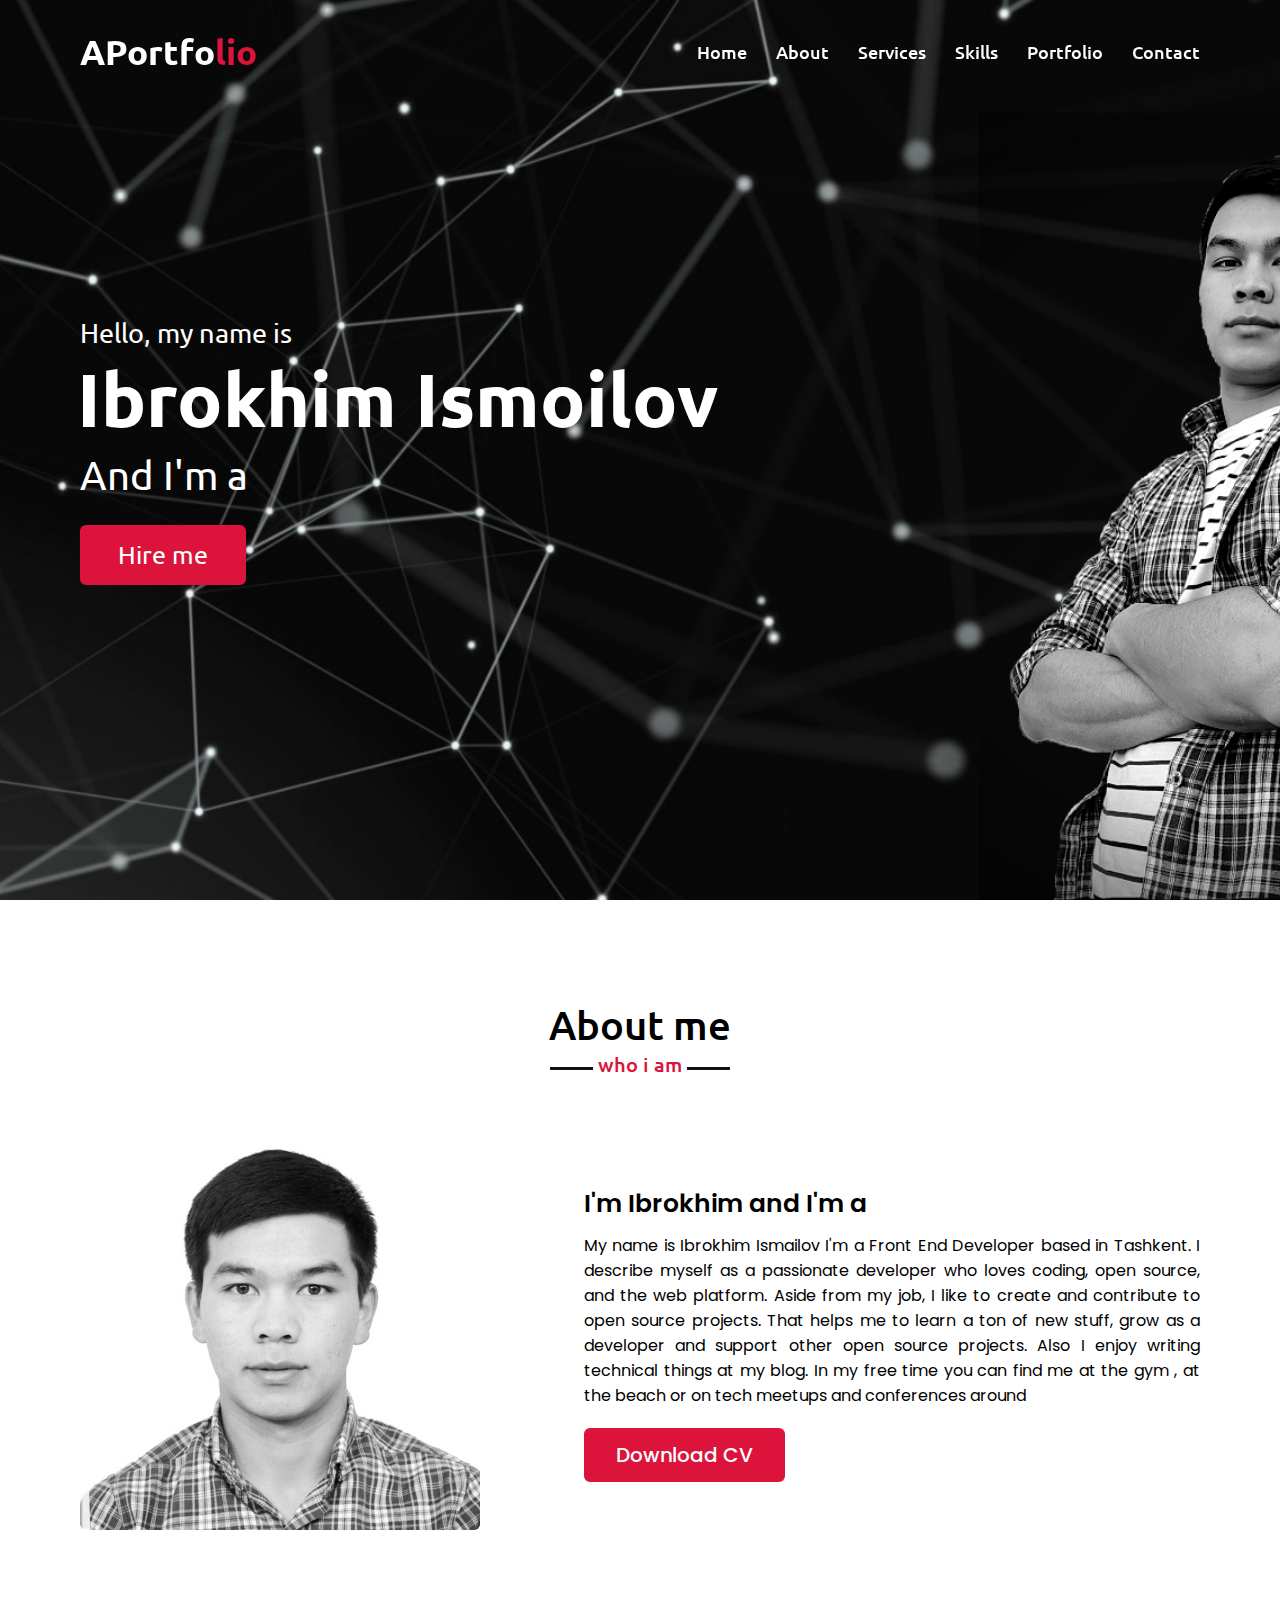
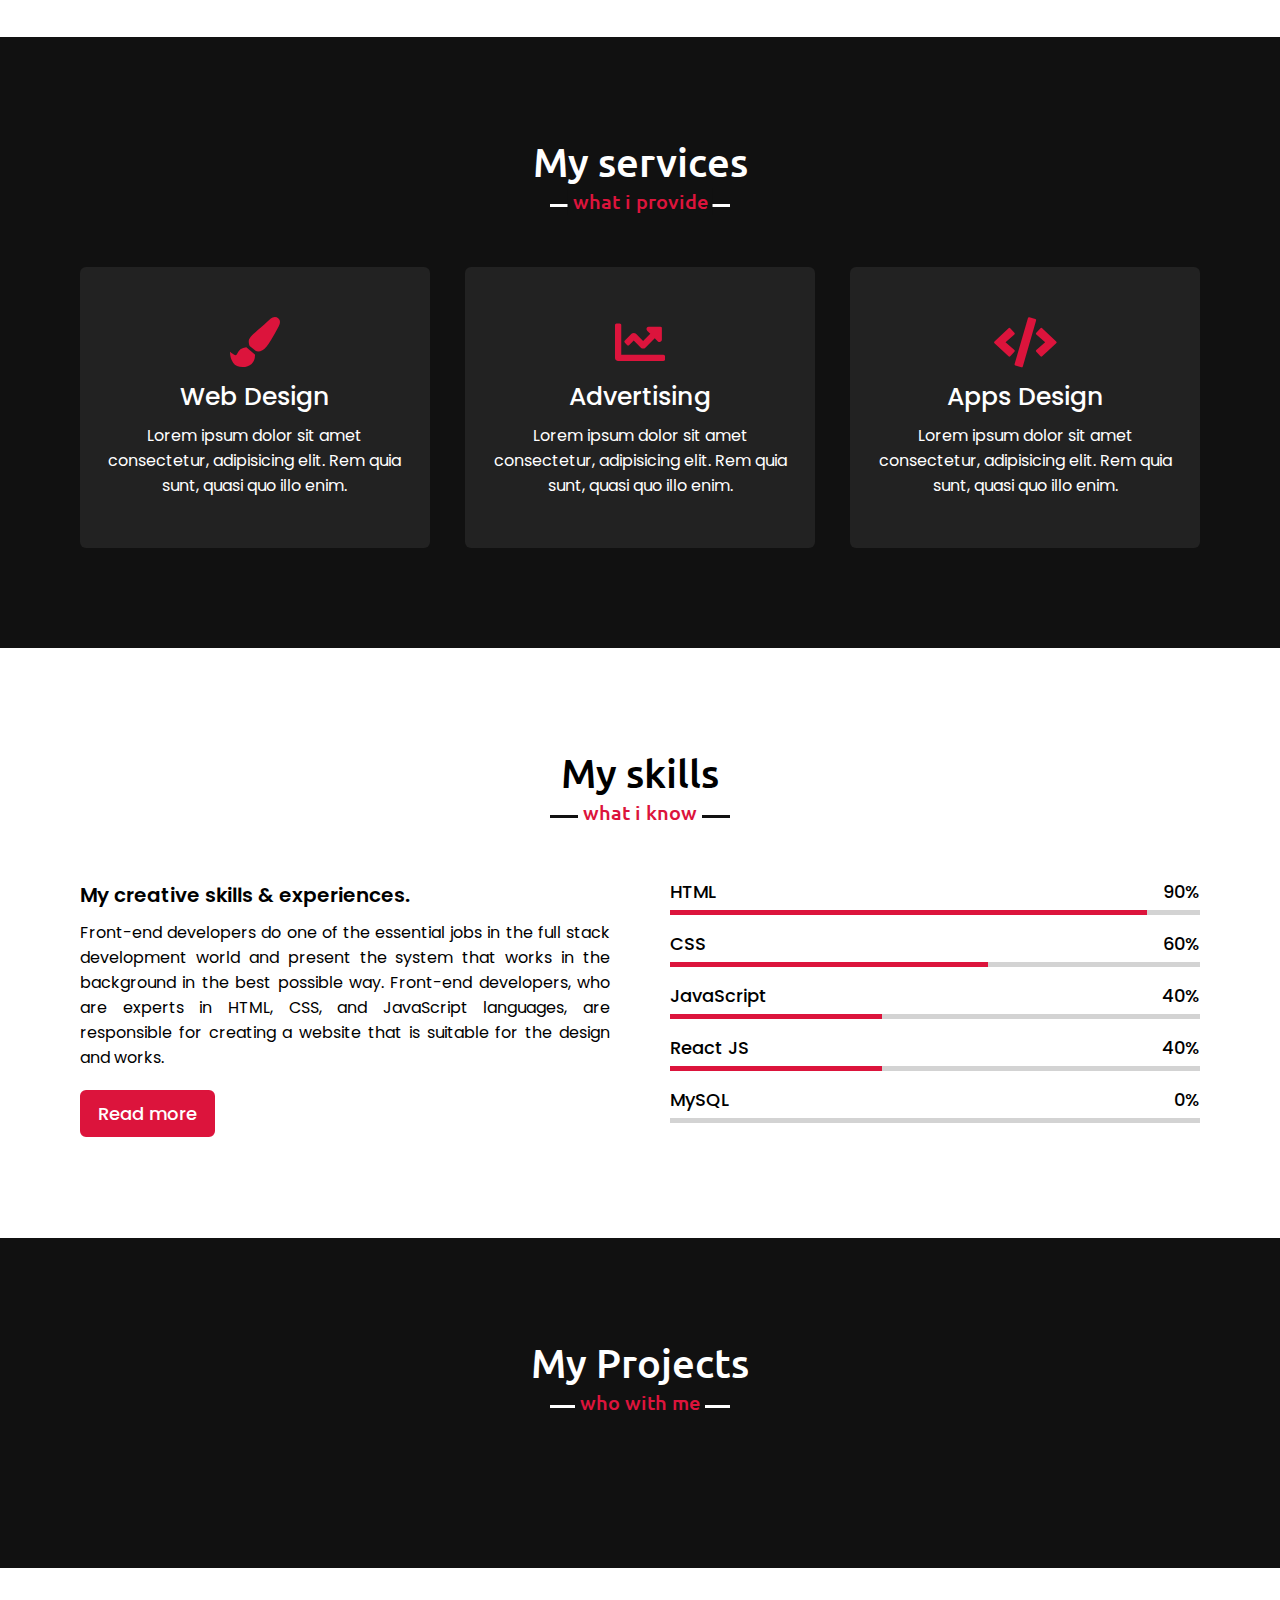
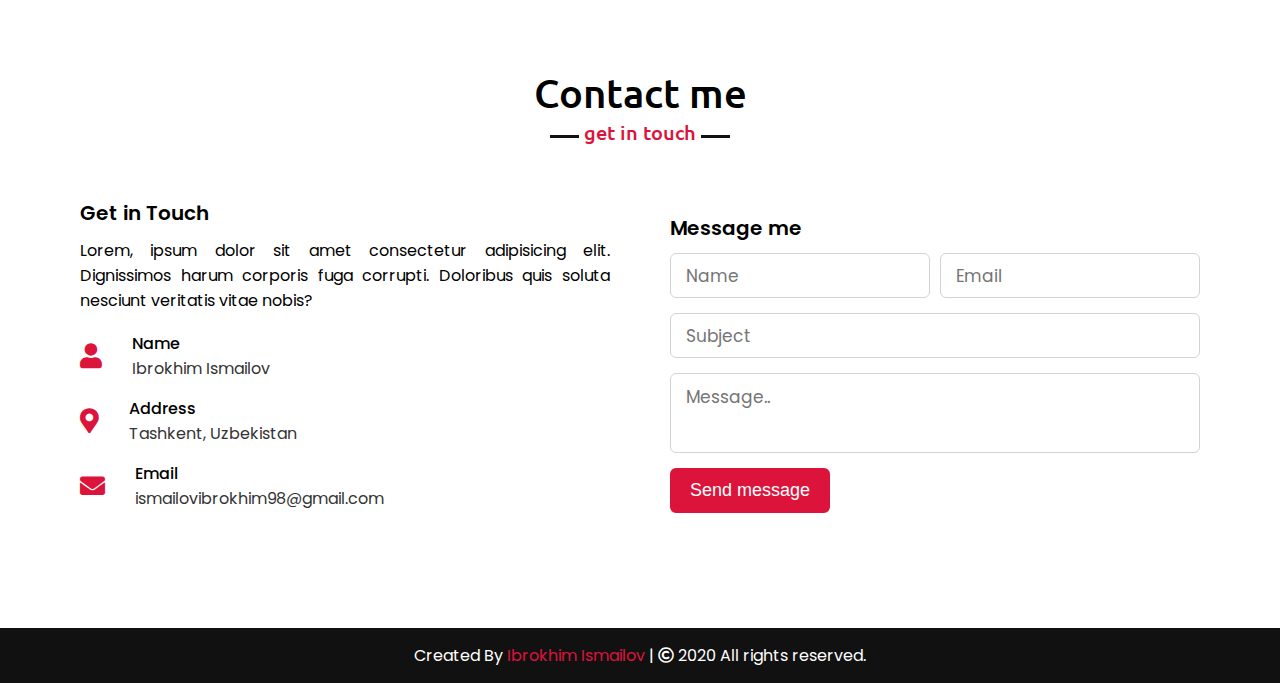
==== index.html @ 9fd614b5 "niadur" ====
<!DOCTYPE html>
<!-- Created By CodingNepal -->
<html lang="en">
<head>
    <meta charset="UTF-8">
    <meta name="viewport" content="width=device-width, initial-scale=1.0">
    <title>Personal Portfolio Website</title>
    <link rel="stylesheet" href="style.css">
    <link rel="stylesheet" href="https://cdnjs.cloudflare.com/ajax/libs/font-awesome/5.15.3/css/all.min.css"/>
    <script src="https://code.jquery.com/jquery-3.5.1.min.js"></script>
    <script src="https://cdnjs.cloudflare.com/ajax/libs/typed.js/2.0.11/typed.min.js"></script>
    <script src="https://cdnjs.cloudflare.com/ajax/libs/waypoints/4.0.1/jquery.waypoints.min.js"></script>
    <script src="https://cdnjs.cloudflare.com/ajax/libs/OwlCarousel2/2.3.4/owl.carousel.min.js"></script>
    <link rel="stylesheet" href="https://cdnjs.cloudflare.com/ajax/libs/OwlCarousel2/2.3.4/assets/owl.carousel.min.css"/>

</head>
<body>
    <div class="scroll-up-btn">
        <i class="fas fa-angle-up"></i>
    </div>
    <nav class="navbar">
        <div class="max-width">
            <div class="logo"><a href="#">APortfo<span>lio</span></a></div>
            <ul class="menu">
                <li><a href="#home" class="menu-btn">Home</a></li>
                <li><a href="#about" class="menu-btn">About</a></li>
                <li><a href="#services" class="menu-btn">Services</a></li>
                <li><a href="#skills" class="menu-btn">Skills</a></li>
                <li><a href="#teams" class="menu-btn">Portfolio</a></li>
                <li><a href="#contact" class="menu-btn">Contact</a></li>
            </ul>
            <div class="menu-btn">
                <i class="fas fa-bars"></i>
            </div>
        </div>
    </nav>

    <!-- home section start -->
    <section class="home" id="home">
        <div class="max-width">
            <div class="home-content">
                <div class="text-1">Hello, my name is</div>
                <div class="text-2">Ibrokhim Ismoilov</div>
                <div class="text-3">And I'm a <span class="typing"></span></div>
                <a href="./hireme/hire.html">Hire me</a>
            </div>
        </div>
    </section>

    <!-- about section start -->
    <section class="about" id="about">
        <div class="max-width">
            <h2 class="title">About me</h2>
            <div class="about-content">
                <div class="column left">
                    <img src="./images/profile-1.jpg" alt="">
                </div>
                <div class="column right">
                    <div class="text">I'm Ibrokhim and I'm a <span class="typing-2"></span></div>
                    <p>My name is Ibrokhim Ismailov I'm a Front End Developer based in Tashkent. I describe myself as a passionate developer who loves coding, open source, and the web platform. Aside from my job, I like to create and contribute to open source projects. That helps me to learn a ton of new stuff, grow as a developer and support other open source projects. Also I enjoy writing technical things at my blog. In my free time you can find me  at the gym , at the beach or on tech meetups and conferences around</p>
                    <a href="#">Download CV</a>
                </div>
            </div>
        </div>
    </section>

    <!-- services section start -->
    <section class="services" id="services">
        <div class="max-width">
            <h2 class="title">My services</h2>
            <div class="serv-content">
                <div class="card">
                    <div class="box">
                        <i class="fas fa-paint-brush"></i>
                        <div class="text">Web Design</div>
                        <p>Lorem ipsum dolor sit amet consectetur, adipisicing elit. Rem quia sunt, quasi quo illo enim.</p>
                    </div>
                </div>
                <div class="card">
                    <div class="box">
                        <i class="fas fa-chart-line"></i>
                        <div class="text">Advertising</div>
                        <p>Lorem ipsum dolor sit amet consectetur, adipisicing elit. Rem quia sunt, quasi quo illo enim.</p>
                    </div>
                </div>
                <div class="card">
                    <div class="box">
                        <i class="fas fa-code"></i>
                        <div class="text">Apps Design</div>
                        <p>Lorem ipsum dolor sit amet consectetur, adipisicing elit. Rem quia sunt, quasi quo illo enim.</p>
                    </div>
                </div>
               </div>
            </div>
        </div>
    </section>

    <!-- skills section start -->
    <section class="skills" id="skills">
        <div class="max-width">
            <h2 class="title">My skills</h2>
            <div class="skills-content">
                <div class="column left">
                    <div class="text">My creative skills & experiences.</div>
                    <p>Front-end developers do one of the essential jobs in the full stack development world and present the system that works in the background in the best possible way. Front-end developers, who are experts in HTML, CSS, and JavaScript languages, are responsible for creating a website that is suitable for the design and works.</p>
                    <a href="#">Read more</a>
                </div>
                <div class="column right">
                    <div class="bars">
                        <div class="info">
                            <span>HTML</span>
                            <span>90%</span>
                        </div>
                        <div class="line html"></div>
                    </div>
                    <div class="bars">
                        <div class="info">
                            <span>CSS</span>
                            <span>60%</span>
                        </div>
                        <div class="line css"></div>
                    </div>
                    <div class="bars">
                        <div class="info">
                            <span>JavaScript</span>
                            <span>40%</span>
                        </div>
                        <div class="line js"></div>
                    </div>
                    <div class="bars">
                        <div class="info">
                            <span>React JS</span>
                            <span>40%</span>
                        </div>
                        <div class="line php"></div>
                    </div>
                    <div class="bars">
                        <div class="info">
                            <span>MySQL</span>
                            <span>0%</span>
                        </div>
                        <div class="line mysql"></div>
                    </div>
                </div>
            </div>
        </div>
    </section>

    <!-- teams section start -->
    <section class="teams" id="teams">
        <div class="max-width">
            <h2 class="title">My Projects</h2>
            <div class="carousel owl-carousel">
                <div class="card">
                    <div class="box">
                        <img src="images/profile-1.jpeg" alt="">
                        <div class="text">Lorem</div>
                        <p>Lorem ipsum dolor sit amet consectetur adipisicing elit.</p>
                    </div>
                </div>
                <div class="card">
                    <div class="box">
                        <img src="images/profile-2.jpeg" alt="">
                        <div class="text">Lorem</div>
                        <p>Lorem ipsum dolor sit amet consectetur adipisicing elit.</p>
                    </div>
                </div>
                <div class="card">
                    <div class="box">
                        <img src="images/profile-3.jpeg" alt="">
                        <div class="text">Lorem</div>
                        <p>Lorem ipsum dolor sit amet consectetur adipisicing elit.</p>
                    </div>
                </div>
                <div class="card">
                    <div class="box">
                        <img src="images/profile-4.jpeg" alt="">
                        <div class="text">Lorem</div>
                        <p>Lorem ipsum asdfdolor sit amet consectetur adipisicing elit.</p>
                    </div>
                </div>     
                <div class="card">
                    <div class="box">
                        <img src="images/profile-5.jpeg" alt="">
                        <div class="text">Lorem</div>
                        <p>Lorem ipsum dolor sit amet consectetur adipisicing elit.</p>
                    </div>
                </div>
            </div>
        </div>
    </section>

    <!-- contact section start -->
    <section class="contact" id="contact">
        <div class="max-width">
            <h2 class="title">Contact me</h2>
            <div class="contact-content">
                <div class="column left">
                    <div class="text">Get in Touch</div>
                    <p>Lorem, ipsum dolor sit amet consectetur adipisicing elit. Dignissimos harum corporis fuga corrupti. Doloribus quis soluta nesciunt veritatis vitae nobis?</p>
                    <div class="icons">
                        <div class="row">
                            <i class="fas fa-user"></i>
                            <div class="info">
                                <div class="head">Name</div>
                                <div class="sub-title">Ibrokhim Ismailov</div>
                            </div>
                        </div>
                        <div class="row">
                            <i class="fas fa-map-marker-alt"></i>
                            <div class="info">
                                <div class="head">Address</div>
                                <div class="sub-title">Tashkent, Uzbekistan</div>
                            </div>
                        </div>
                        <div class="row">
                            <i class="fas fa-envelope"></i>
                            <div class="info">
                                <div class="head">Email</div>
                                <div class="sub-title">ismailovibrokhim98@gmail.com</div>
                            </div>
                        </div>
                    </div>
                </div>
                <div class="column right">
                    <div class="text">Message me</div>
                    <form action="#">
                        <div class="fields">
                            <div class="field name">
                                <input type="text" placeholder="Name" required>
                            </div>
                            <div class="field email">
                                <input type="email" placeholder="Email" required>
                            </div>
                        </div>
                        <div class="field">
                            <input type="text" placeholder="Subject" required>
                        </div>
                        <div class="field textarea">
                            <textarea cols="30" rows="10" placeholder="Message.." required></textarea>
                        </div>
                        <div class="button-area">
                            <button type="submit">Send message</button>
                        </div>
                    </form>
                </div>
            </div>
        </div>
    </section>

    <!-- footer section start -->
    <footer>
        <span>Created By <a href="https://www.ismailovibrokhim98@gmail.com">Ibrokhim Ismailov</a> | <span class="far fa-copyright"></span> 2020 All rights reserved.</span>
    </footer>

    <script src="script.js"></script>
</body>
</html>
---- style.css ----
/*  import google fonts */
@import url('https://fonts.googleapis.com/css2?family=Poppins:wght@400;500;600;700&family=Ubuntu:wght@400;500;700&display=swap');

*{
    margin: 0;
    padding: 0;
    box-sizing: border-box;
    text-decoration: none;
}
html{
    scroll-behavior: smooth;
}

/* custom scroll bar */
::-webkit-scrollbar {
    width: 10px;
}
::-webkit-scrollbar-track {
    background: #f1f1f1;
}
::-webkit-scrollbar-thumb {
    background: #888;
}

::-webkit-scrollbar-thumb:hover {
    background: #555;
}

/* all similar content styling codes */
section{
    padding: 100px 0;
}
.max-width{
    max-width: 1300px;
    padding: 0 80px;
    margin: auto;
}
.about, .services, .skills, .teams, .contact, footer{
    font-family: 'Poppins', sans-serif;
}
.about .about-content,
.services .serv-content,
.skills .skills-content,
.contact .contact-content{
    display: flex;
    flex-wrap: wrap;
    align-items: center;
    justify-content: space-between;
}
section .title{
    position: relative;
    text-align: center;
    font-size: 40px;
    font-weight: 500;
    margin-bottom: 60px;
    padding-bottom: 20px;
    font-family: 'Ubuntu', sans-serif;
}
section .title::before{
    content: "";
    position: absolute;
    bottom: 0px;
    left: 50%;
    width: 180px;
    height: 3px;
    background: #111;
    transform: translateX(-50%);
}
section .title::after{
    position: absolute;
    bottom: -8px;
    left: 50%;
    font-size: 20px;
    color: crimson;
    padding: 0 5px;
    background: #fff;
    transform: translateX(-50%);
}

/* navbar styling */
.navbar{
    position: fixed;
    width: 100%;
    z-index: 999;
    padding: 30px 0;
    font-family: 'Ubuntu', sans-serif;
    transition: all 0.3s ease;
}
.navbar.sticky{
    padding: 15px 0;
    background: crimson;
}
.navbar .max-width{
    display: flex;
    align-items: center;
    justify-content: space-between;
}
.navbar .logo a{
    color: #fff;
    font-size: 35px;
    font-weight: 600;
}
.navbar .logo a span{
    color: crimson;
    transition: all 0.3s ease;
}
.navbar.sticky .logo a span{
    color: #fff;
}
.navbar .menu li{
    list-style: none;
    display: inline-block;
}
.navbar .menu li a{
    display: block;
    color: #fff;
    font-size: 18px;
    font-weight: 500;
    margin-left: 25px;
    transition: color 0.3s ease;
}
.navbar .menu li a:hover{
    color: crimson;
}
.navbar.sticky .menu li a:hover{
    color: #fff;
}

/* menu btn styling */
.menu-btn{
    color: #fff;
    font-size: 23px;
    cursor: pointer;
    display: none;
}
.scroll-up-btn{
    position: fixed;
    height: 45px;
    width: 42px;
    background: crimson;
    right: 30px;
    bottom: 10px;
    text-align: center;
    line-height: 45px;
    color: #fff;
    z-index: 9999;
    font-size: 30px;
    border-radius: 6px;
    border-bottom-width: 2px;
    cursor: pointer;
    opacity: 0;
    pointer-events: none;
    transition: all 0.3s ease;
}
.scroll-up-btn.show{
    bottom: 30px;
    opacity: 1;
    pointer-events: auto;
}
.scroll-up-btn:hover{
    filter: brightness(90%);
}


/* home section styling */
.home{
    display: flex;
    background: url("./images/banner.png") no-repeat center;
    height: 100vh;
    color: #fff;
    min-height: 500px;
    background-size: cover;
    background-attachment: fixed;
    font-family: 'Ubuntu', sans-serif;
}
.home .max-width{
  width: 100%;
  display: flex;
}
.home .max-width .row{
  margin-right: 0;
}
.home .home-content .text-1{
    font-size: 27px;
}
.home .home-content .text-2{
    font-size: 75px;
    font-weight: 600;
    margin-left: -3px;
}
.home .home-content .text-3{
    font-size: 40px;
    margin: 5px 0;
}
.home .home-content .text-3 span{
    color: crimson;
    font-weight: 500;
}
.home .home-content a{
    display: inline-block;
    background: crimson;
    color: #fff;
    font-size: 25px;
    padding: 12px 36px;
    margin-top: 20px;
    font-weight: 400;
    border-radius: 6px;
    border: 2px solid crimson;
    transition: all 0.3s ease;
}
.home .home-content a:hover{
    color: crimson;
    background: none;
}

/* about section styling */
.about .title::after{
    content: "who i am";
}
.about .about-content .left{
    width: 45%;
}
.about .about-content .left img{
    height: 400px;
    width: 400px;
    object-fit: cover;
    border-radius: 6px;
}
.about .about-content .right{
    width: 55%;
}
.about .about-content .right .text{
    font-size: 25px;
    font-weight: 600;
    margin-bottom: 10px;
}
.about .about-content .right .text span{
    color: crimson;
}
.about .about-content .right p{
    text-align: justify;
}
.about .about-content .right a{
    display: inline-block;
    background: crimson;
    color: #fff;
    font-size: 20px;
    font-weight: 500;
    padding: 10px 30px;
    margin-top: 20px;
    border-radius: 6px;
    border: 2px solid crimson;
    transition: all 0.3s ease;
}
.about .about-content .right a:hover{
    color: crimson;
    background: none;
}

/* services section styling */
.services, .teams{
    color:#fff;
    background: #111;
}
.services .title::before,
.teams .title::before{
    background: #fff;
}
.services .title::after,
.teams .title::after{
    background: #111;
    content: "what i provide";
}
.services .serv-content .card{
    width: calc(33% - 20px);
    background: #222;
    text-align: center;
    border-radius: 6px;
    padding: 50px 25px;
    cursor: pointer;
    transition: all 0.3s ease;
}
.services .serv-content .card:hover{
    background: crimson;
}
.services .serv-content .card .box{
    transition: all 0.3s ease;
}
.services .serv-content .card:hover .box{
    transform: scale(1.05);
}
.services .serv-content .card i{
    font-size: 50px;
    color: crimson;
    transition: color 0.3s ease;
}
.services .serv-content .card:hover i{
    color: #fff;
}
.services .serv-content .card .text{
    font-size: 25px;
    font-weight: 500;
    margin: 10px 0 7px 0;
}

/* skills section styling */

.skills .title::after{
    content: "what i know";
}
.skills .skills-content .column{
    width: calc(50% - 30px);
}
.skills .skills-content .left .text{
    font-size: 20px;
    font-weight: 600;
    margin-bottom: 10px;
}
.skills .skills-content .left p{
    text-align: justify;
}
.skills .skills-content .left a{
    display: inline-block;
    background: crimson;
    color: #fff;
    font-size: 18px;
    font-weight: 500;
    padding: 8px 16px;
    margin-top: 20px;
    border-radius: 6px;
    border: 2px solid crimson;
    transition: all 0.3s ease;
}
.skills .skills-content .left a:hover{
    color: crimson;
    background: none;
}
.skills .skills-content .right .bars{
    margin-bottom: 15px;
}
.skills .skills-content .right .info{
    display: flex;
    margin-bottom: 5px;
    align-items: center;
    justify-content: space-between;
}
.skills .skills-content .right span{
    font-weight: 500;
    font-size: 18px;
}
.skills .skills-content .right .line{
    height: 5px;
    width: 100%;
    background: lightgrey;
    position: relative;
}
.skills .skills-content .right .line::before{
    content: "";
    position: absolute;
    height: 100%;
    left: 0;
    top: 0;
    background: crimson;
}
.skills-content .right .html::before{
    width: 90%;
}
.skills-content .right .css::before{
    width: 60%;
}
.skills-content .right .js::before{
    width: 40%;
}
.skills-content .right .php::before{
    width: 40%;
}
.skills-content .right .mysql::before{
    width: 0%;
}

/* teams section styling */
.teams .title::after{
    content: "who with me";
}
.teams .carousel .card{
    background: #222;
    border-radius: 6px;
    padding: 25px 35px;
    text-align: center;
    overflow: hidden;
    transition: all 0.3s ease;
}
.teams .carousel .card:hover{
    background: crimson;
}
.teams .carousel .card .box{
    display: flex;
    flex-direction: column;
    align-items: center;
    justify-content: center;
    transition: all 0.3s ease;
}
.teams .carousel .card:hover .box{
    transform: scale(1.05);
}
.teams .carousel .card .text{
    font-size: 25px;
    font-weight: 500;
    margin: 10px 0 7px 0;
}
.teams .carousel .card img{
    height: 150px;
    width: 150px;
    object-fit: cover;
    border-radius: 50%;
    border: 5px solid crimson;
    transition: all 0.3s ease;
}
.teams .carousel .card:hover img{
    border-color: #fff;
}
.owl-dots{
    text-align: center;
    margin-top: 20px;
}
.owl-dot{
    height: 13px;
    width: 13px;
    margin: 0 5px;
    outline: none!important;
    border-radius: 50%;
    border: 2px solid crimson!important;
    transition: all 0.3s ease;
}
.owl-dot.active{
    width: 35px;
    border-radius: 14px;
}
.owl-dot.active,
.owl-dot:hover{
    background: crimson!important;
}

/* contact section styling */
.contact .title::after{
    content: "get in touch";
}
.contact .contact-content .column{
    width: calc(50% - 30px);
}
.contact .contact-content .text{
    font-size: 20px;
    font-weight: 600;
    margin-bottom: 10px;
}
.contact .contact-content .left p{
    text-align: justify;
}
.contact .contact-content .left .icons{
    margin: 10px 0;
}
.contact .contact-content .row{
    display: flex;
    height: 65px;
    align-items: center;
}
.contact .contact-content .row .info{
    margin-left: 30px;
}
.contact .contact-content .row i{
    font-size: 25px;
    color: crimson;
}
.contact .contact-content .info .head{
    font-weight: 500;
}
.contact .contact-content .info .sub-title{
    color: #333;
}
.contact .right form .fields{
    display: flex;
}
.contact .right form .field,
.contact .right form .fields .field{
    height: 45px;
    width: 100%;
    margin-bottom: 15px;
}
.contact .right form .textarea{
    height: 80px;
    width: 100%;
}
.contact .right form .name{
    margin-right: 10px;
}
.contact .right form .field input,
.contact .right form .textarea textarea{
    height: 100%;
    width: 100%;
    border: 1px solid lightgrey;
    border-radius: 6px;
    outline: none;
    padding: 0 15px;
    font-size: 17px;
    font-family: 'Poppins', sans-serif;
    transition: all 0.3s ease;
}
.contact .right form .field input:focus,
.contact .right form .textarea textarea:focus{
    border-color: #b3b3b3;
}
.contact .right form .textarea textarea{
  padding-top: 10px;
  resize: none;
}
.contact .right form .button-area{
  display: flex;
  align-items: center;
}
.right form .button-area button{
  color: #fff;
  display: block;
  width: 160px!important;
  height: 45px;
  outline: none;
  font-size: 18px;
  font-weight: 500;
  border-radius: 6px;
  cursor: pointer;
  flex-wrap: nowrap;
  background: crimson;
  border: 2px solid crimson;
  transition: all 0.3s ease;
}
.right form .button-area button:hover{
  color: crimson;
  background: none;
}
/* footer section styling */
footer{
    background: #111;
    padding: 15px 23px;
    color: #fff;
    text-align: center;
}
footer span a{
    color: crimson;
    text-decoration: none;
}
footer span a:hover{
    text-decoration: underline;
}


/* responsive media query start */
@media (max-width: 1104px) {
    .about .about-content .left img{
        height: 350px;
        width: 350px;
    }
}

@media (max-width: 991px) {
    .max-width{
        padding: 0 50px;
    }
}
@media (max-width: 947px){
    .menu-btn{
        display: block;
        z-index: 999;
    }
    .menu-btn i.active:before{
        content: "\f00d";
    }
    .navbar .menu{
        position: fixed;
        height: 100vh;
        width: 100%;
        left: -100%;
        top: 0;
        background: #111;
        text-align: center;
        padding-top: 80px;
        transition: all 0.3s ease;
    }
    .navbar .menu.active{
        left: 0;
    }
    .navbar .menu li{
        display: block;
    }
    .navbar .menu li a{
        display: inline-block;
        margin: 20px 0;
        font-size: 25px;
    }
    .home .home-content .text-2{
        font-size: 70px;
    }
    .home .home-content .text-3{
        font-size: 35px;
    }
    .home .home-content a{
        font-size: 23px;
        padding: 10px 30px;
    }
    .max-width{
        max-width: 930px;
    }
    .about .about-content .column{
        width: 100%;
    }
    .about .about-content .left{
        display: flex;
        justify-content: center;
        margin: 0 auto 60px;
    }
    .about .about-content .right{
        flex: 100%;
    }
    .services .serv-content .card{
        width: calc(50% - 10px);
        margin-bottom: 20px;
    }
    .skills .skills-content .column,
    .contact .contact-content .column{
        width: 100%;
        margin-bottom: 35px;
    }
}

@media (max-width: 690px) {
    .max-width{
        padding: 0 23px;
    }
    .home .home-content .text-2{
        font-size: 60px;
    }
    .home .home-content .text-3{
        font-size: 32px;
    }
    .home .home-content a{
        font-size: 20px;
    }
    .services .serv-content .card{
        width: 100%;
    }
}

@media (max-width: 500px) {
    .home .home-content .text-2{
        font-size: 50px;
    }
    .home .home-content .text-3{
        font-size: 27px;
    }
    .about .about-content .right .text,
    .skills .skills-content .left .text{
        font-size: 19px;
    }
    .contact .right form .fields{
        flex-direction: column;
    }
    .contact .right form .name,
    .contact .right form .email{
        margin: 0;
    }
    .right form .error-box{
       width: 150px;
    }
    .scroll-up-btn{
        right: 15px;
        bottom: 15px;
        height: 38px;
        width: 35px;
        font-size: 23px;
        line-height: 38px;
    }
}
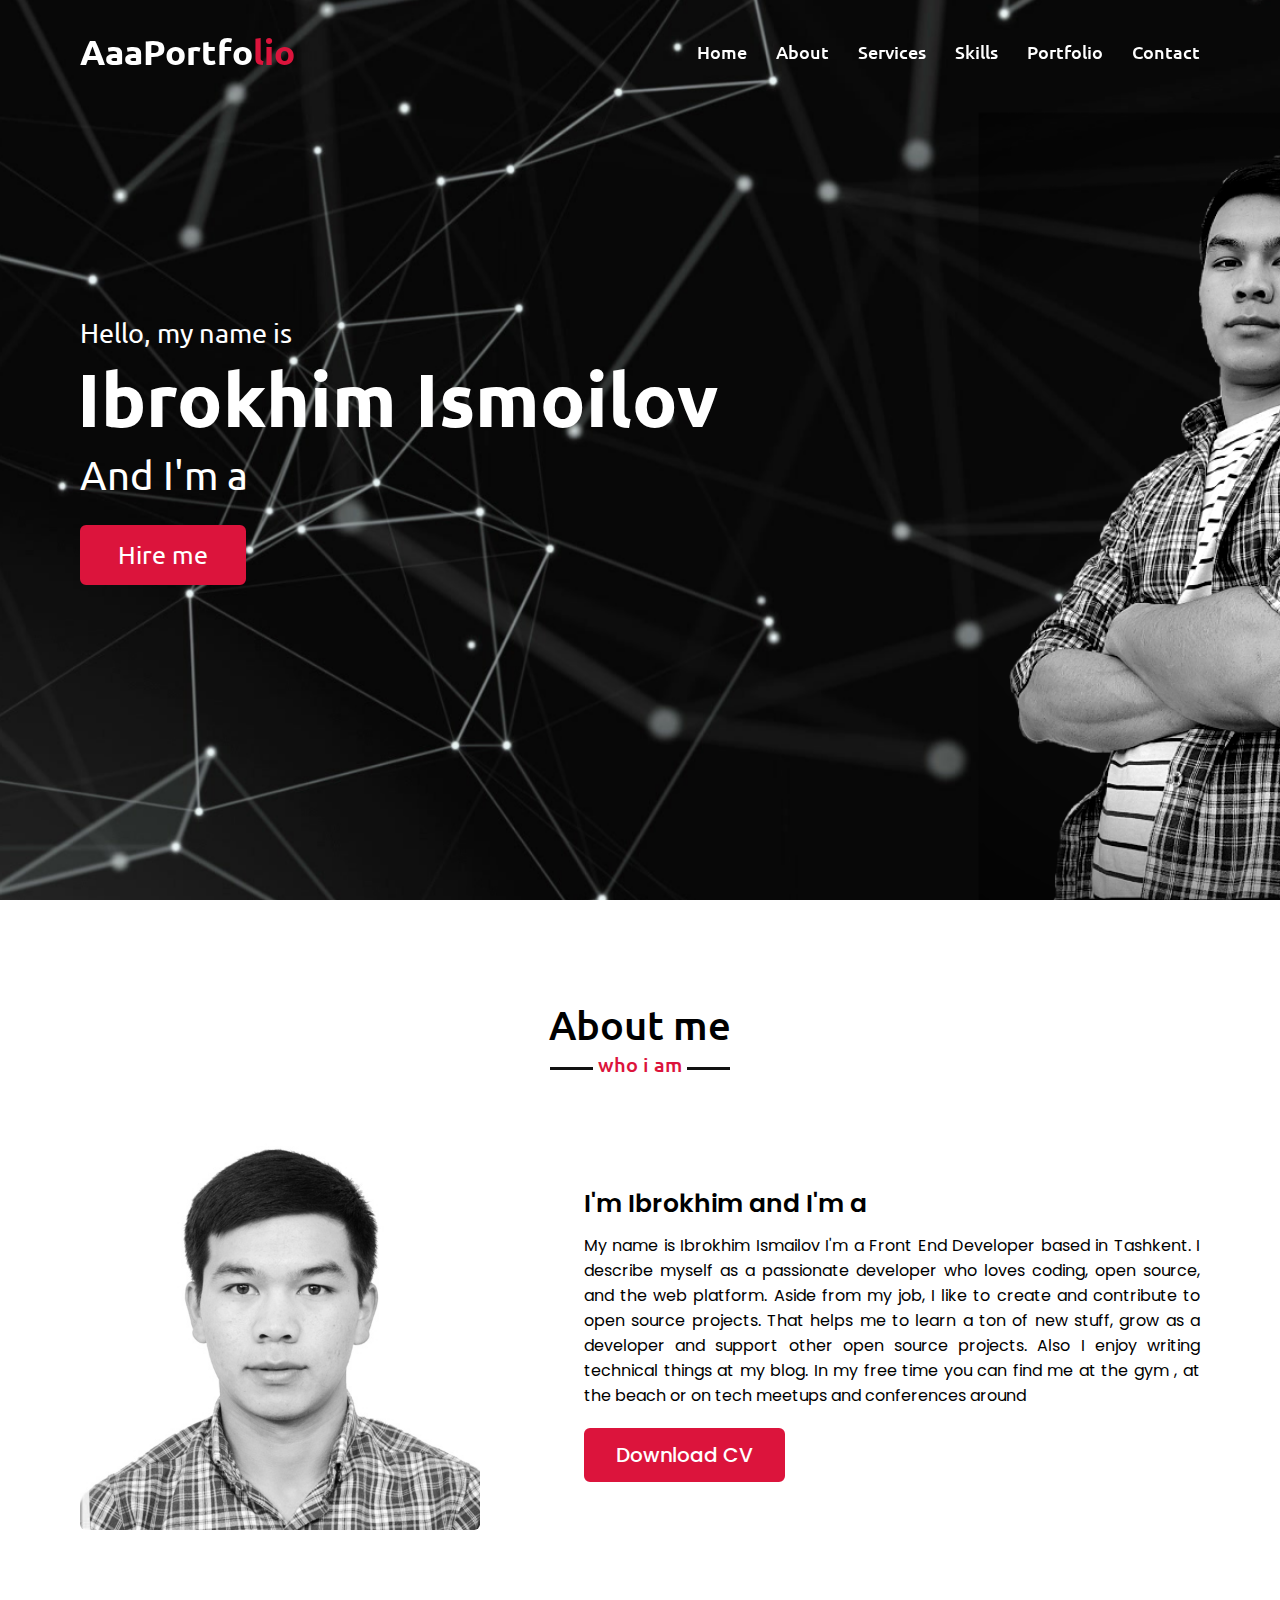
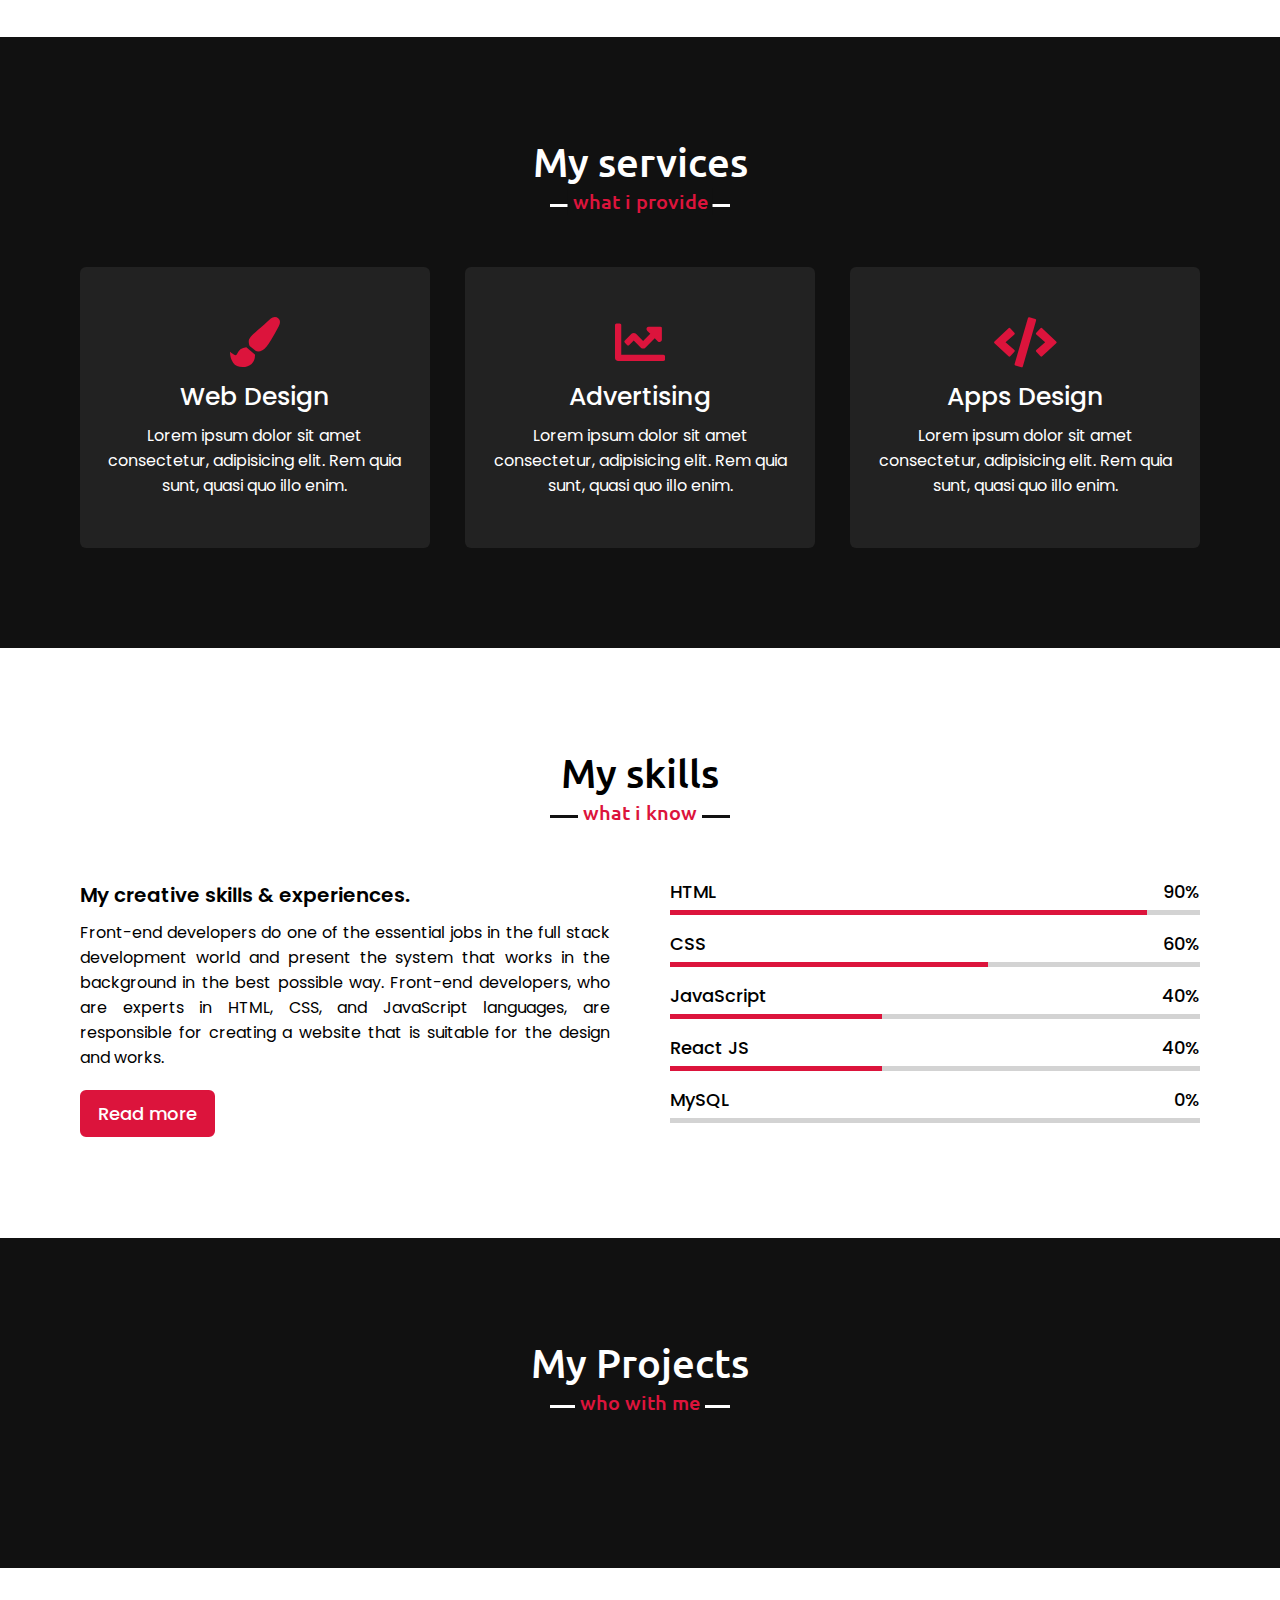
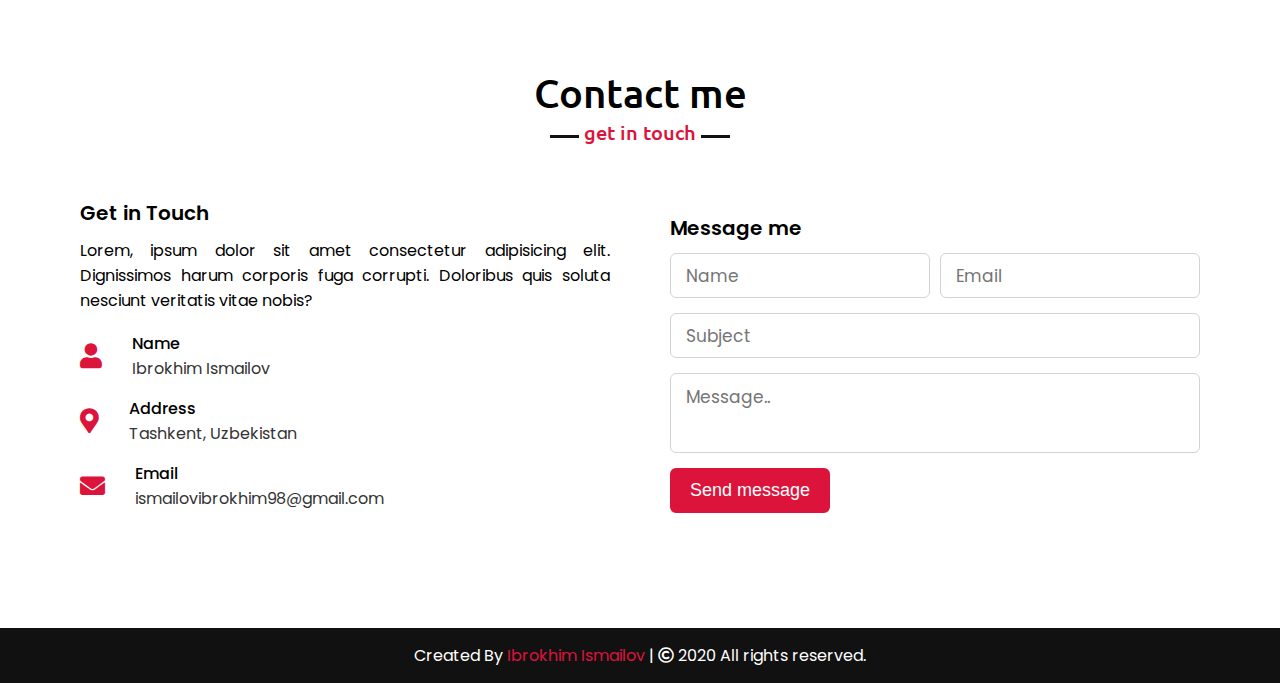
==== commit b8f0408f: "niadur11" ====
--- a/index.html
+++ b/index.html
@@ -20,7 +20,7 @@
     </div>
     <nav class="navbar">
         <div class="max-width">
-            <div class="logo"><a href="#">APortfo<span>lio</span></a></div>
+            <div class="logo"><a href="#">AaaPortfo<span>lio</span></a></div>
             <ul class="menu">
                 <li><a href="#home" class="menu-btn">Home</a></li>
                 <li><a href="#about" class="menu-btn">About</a></li>
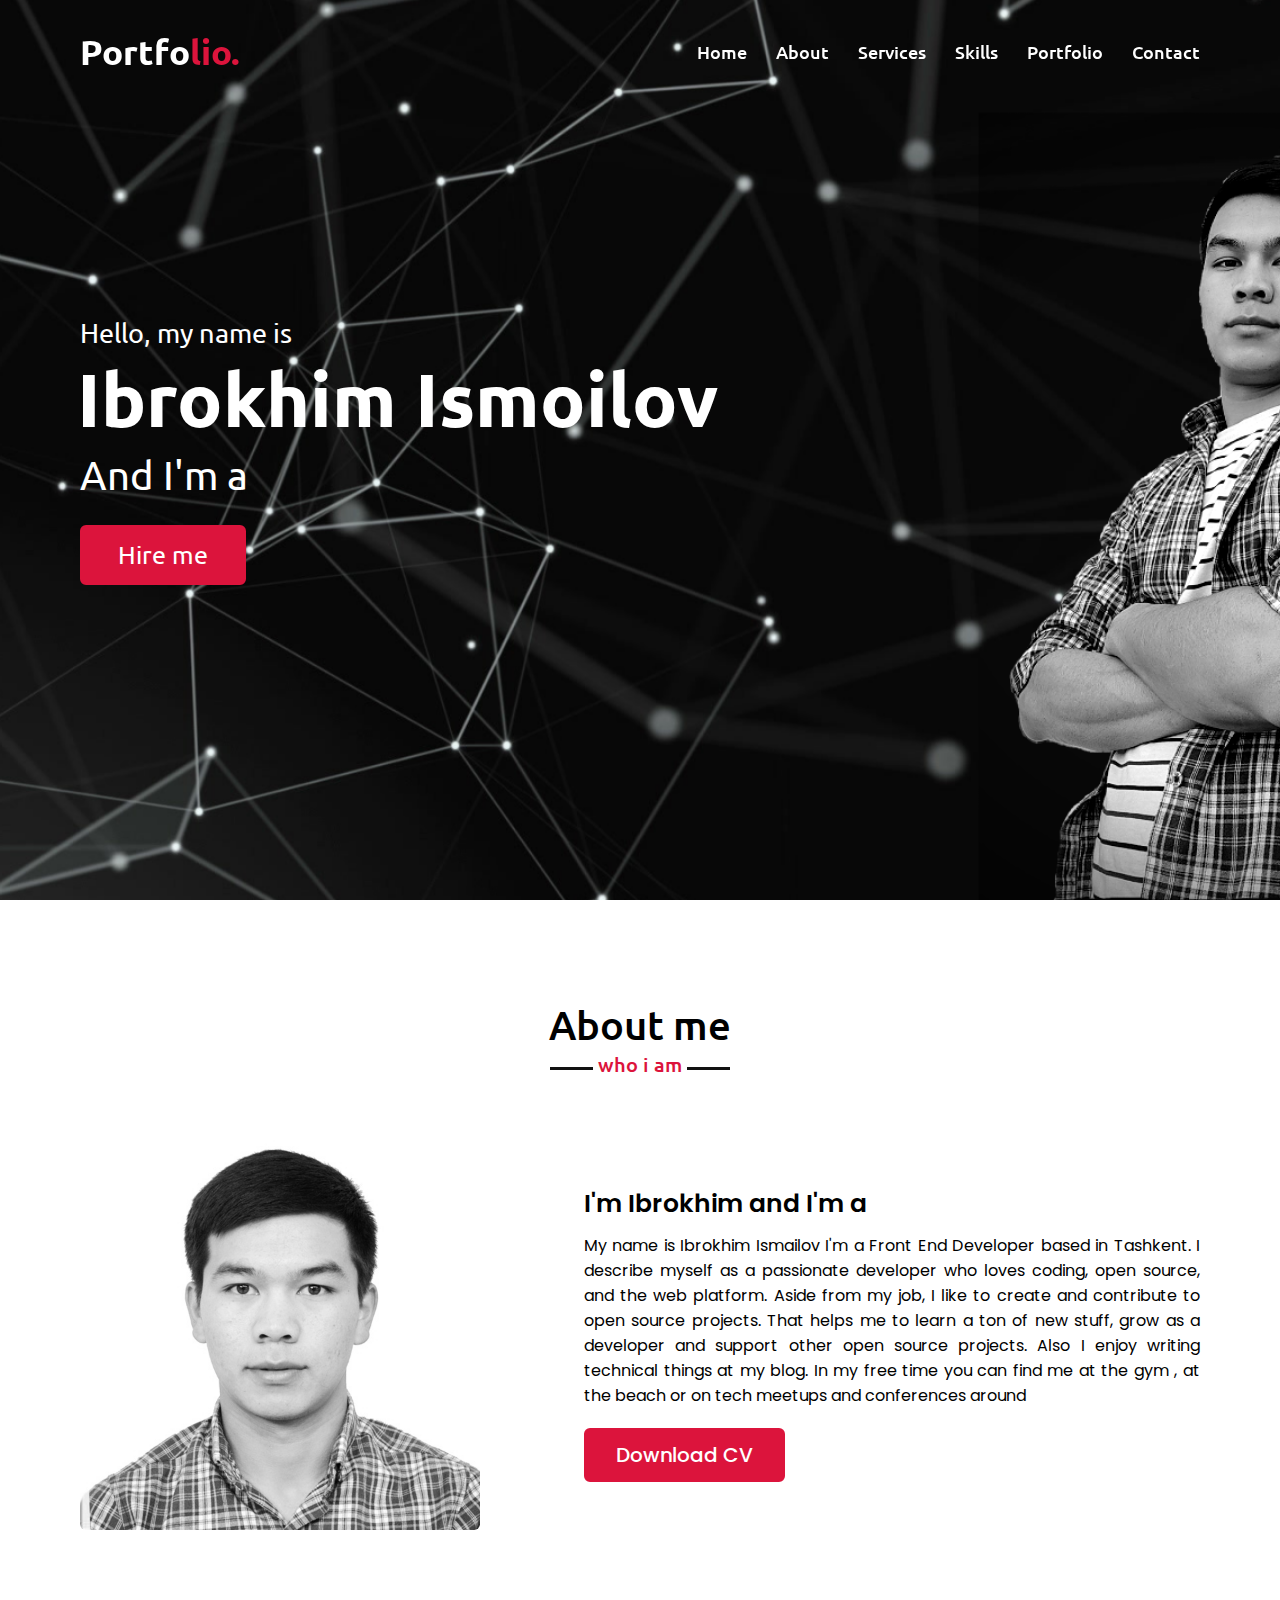
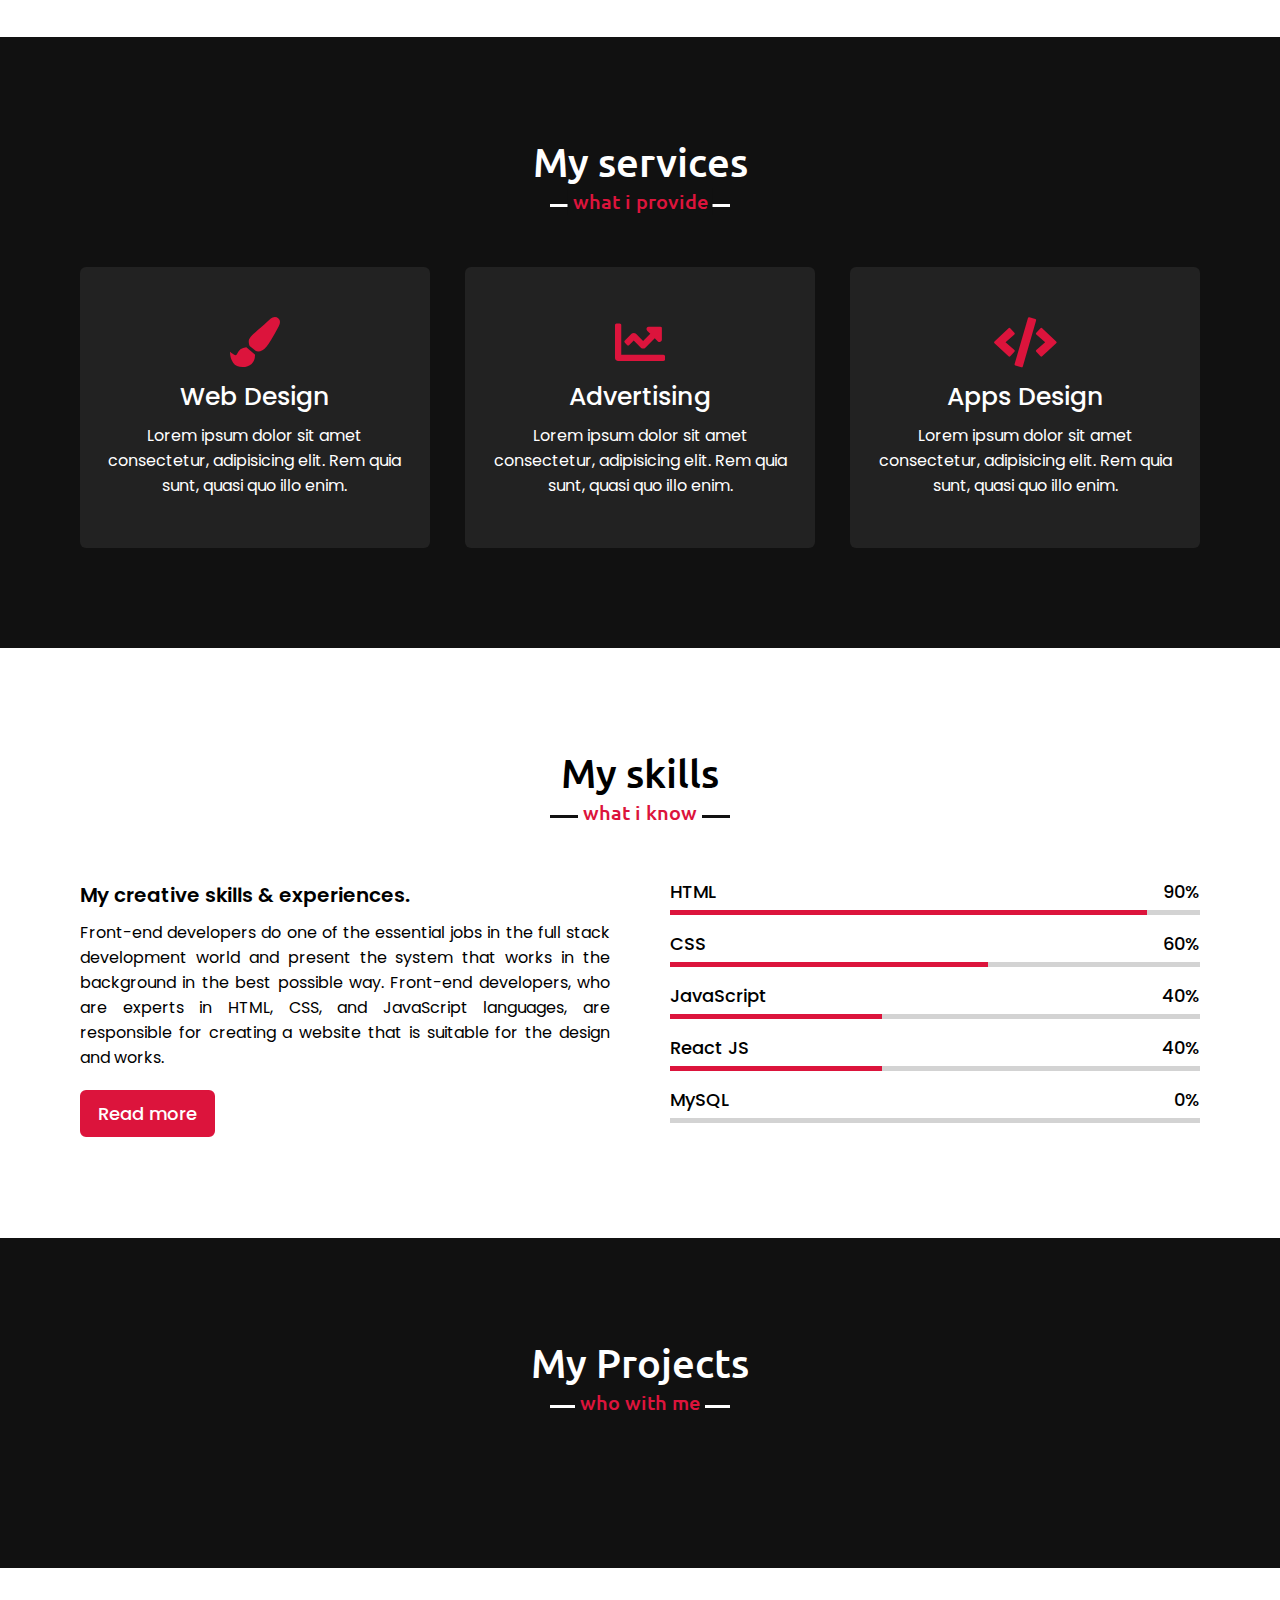
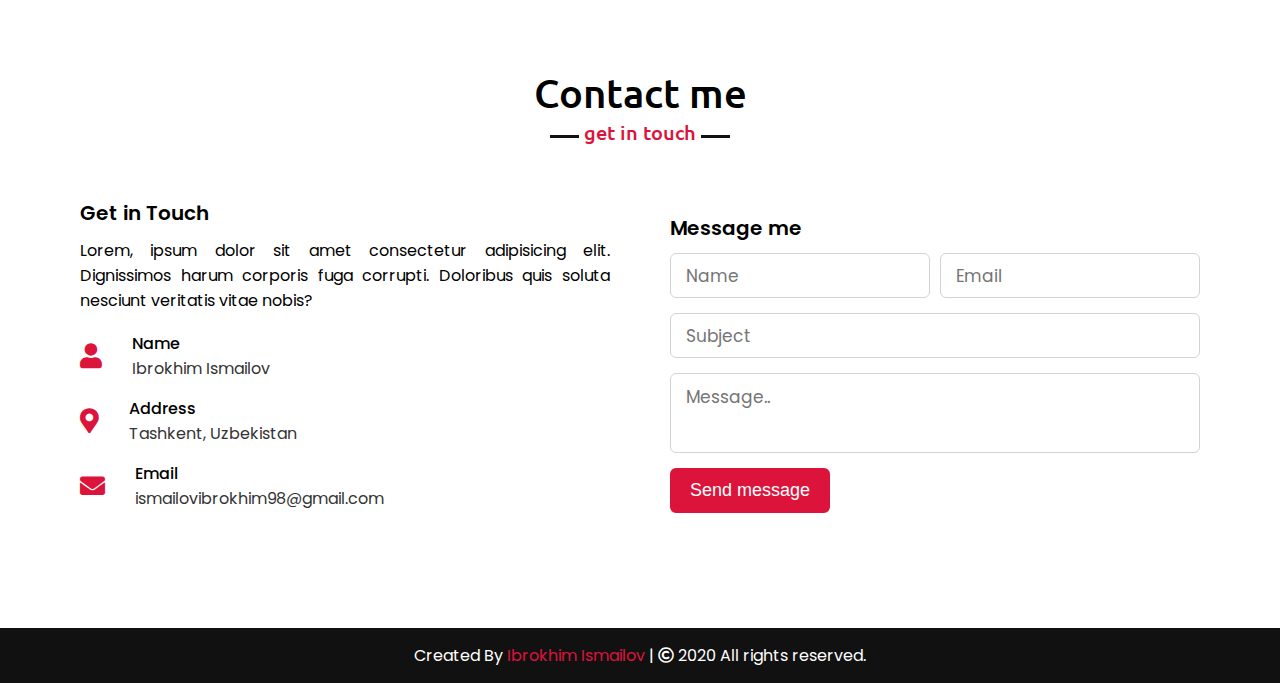
==== commit f02e4787: "yangi" ====
--- a/index.html
+++ b/index.html
@@ -1,26 +1,28 @@
 <!DOCTYPE html>
 <!-- Created By CodingNepal -->
 <html lang="en">
+
 <head>
     <meta charset="UTF-8">
     <meta name="viewport" content="width=device-width, initial-scale=1.0">
     <title>Personal Portfolio Website</title>
     <link rel="stylesheet" href="style.css">
-    <link rel="stylesheet" href="https://cdnjs.cloudflare.com/ajax/libs/font-awesome/5.15.3/css/all.min.css"/>
+    <link rel="stylesheet" href="https://cdnjs.cloudflare.com/ajax/libs/font-awesome/5.15.3/css/all.min.css" />
     <script src="https://code.jquery.com/jquery-3.5.1.min.js"></script>
     <script src="https://cdnjs.cloudflare.com/ajax/libs/typed.js/2.0.11/typed.min.js"></script>
     <script src="https://cdnjs.cloudflare.com/ajax/libs/waypoints/4.0.1/jquery.waypoints.min.js"></script>
     <script src="https://cdnjs.cloudflare.com/ajax/libs/OwlCarousel2/2.3.4/owl.carousel.min.js"></script>
-    <link rel="stylesheet" href="https://cdnjs.cloudflare.com/ajax/libs/OwlCarousel2/2.3.4/assets/owl.carousel.min.css"/>
+    <link rel="stylesheet" href="https://cdnjs.cloudflare.com/ajax/libs/OwlCarousel2/2.3.4/assets/owl.carousel.min.css" />
 
 </head>
+
 <body>
     <div class="scroll-up-btn">
         <i class="fas fa-angle-up"></i>
     </div>
     <nav class="navbar">
         <div class="max-width">
-            <div class="logo"><a href="#">AaaPortfo<span>lio</span></a></div>
+            <div class="logo"><a href="#">Portfo<span>lio.</span></a></div>
             <ul class="menu">
                 <li><a href="#home" class="menu-btn">Home</a></li>
                 <li><a href="#about" class="menu-btn">About</a></li>
@@ -57,7 +59,9 @@
                 </div>
                 <div class="column right">
                     <div class="text">I'm Ibrokhim and I'm a <span class="typing-2"></span></div>
-                    <p>My name is Ibrokhim Ismailov I'm a Front End Developer based in Tashkent. I describe myself as a passionate developer who loves coding, open source, and the web platform. Aside from my job, I like to create and contribute to open source projects. That helps me to learn a ton of new stuff, grow as a developer and support other open source projects. Also I enjoy writing technical things at my blog. In my free time you can find me  at the gym , at the beach or on tech meetups and conferences around</p>
+                    <p>My name is Ibrokhim Ismailov I'm a Front End Developer based in Tashkent. I describe myself as a passionate developer who loves coding, open source, and the web platform. Aside from my job, I like to create and contribute to open source
+                        projects. That helps me to learn a ton of new stuff, grow as a developer and support other open source projects. Also I enjoy writing technical things at my blog. In my free time you can find me at the gym , at the beach or on
+                        tech meetups and conferences around</p>
                     <a href="#">Download CV</a>
                 </div>
             </div>
@@ -90,8 +94,8 @@
                         <p>Lorem ipsum dolor sit amet consectetur, adipisicing elit. Rem quia sunt, quasi quo illo enim.</p>
                     </div>
                 </div>
-               </div>
-            </div>
+            </div>
+        </div>
         </div>
     </section>
 
@@ -102,7 +106,8 @@
             <div class="skills-content">
                 <div class="column left">
                     <div class="text">My creative skills & experiences.</div>
-                    <p>Front-end developers do one of the essential jobs in the full stack development world and present the system that works in the background in the best possible way. Front-end developers, who are experts in HTML, CSS, and JavaScript languages, are responsible for creating a website that is suitable for the design and works.</p>
+                    <p>Front-end developers do one of the essential jobs in the full stack development world and present the system that works in the background in the best possible way. Front-end developers, who are experts in HTML, CSS, and JavaScript
+                        languages, are responsible for creating a website that is suitable for the design and works.</p>
                     <a href="#">Read more</a>
                 </div>
                 <div class="column right">
@@ -178,7 +183,7 @@
                         <div class="text">Lorem</div>
                         <p>Lorem ipsum asdfdolor sit amet consectetur adipisicing elit.</p>
                     </div>
-                </div>     
+                </div>
                 <div class="card">
                     <div class="box">
                         <img src="images/profile-5.jpeg" alt="">
@@ -224,23 +229,23 @@
                 </div>
                 <div class="column right">
                     <div class="text">Message me</div>
-                    <form action="#">
+                    <form onsubmit="return false;">
                         <div class="fields">
                             <div class="field name">
-                                <input type="text" placeholder="Name" required>
+                                <input type="text" id="message_name" placeholder="Name" required>
                             </div>
                             <div class="field email">
-                                <input type="email" placeholder="Email" required>
+                                <input type="email" id="message_email" placeholder="Email" required>
                             </div>
                         </div>
                         <div class="field">
-                            <input type="text" placeholder="Subject" required>
+                            <input type="text" id="message_subject" placeholder="Subject" required>
                         </div>
                         <div class="field textarea">
-                            <textarea cols="30" rows="10" placeholder="Message.." required></textarea>
+                            <textarea cols="30" rows="10" id="message_message" placeholder="Message.." required></textarea>
                         </div>
                         <div class="button-area">
-                            <button type="submit">Send message</button>
+                            <button id="send_tg_msg" type="submit">Send message</button>
                         </div>
                     </form>
                 </div>
@@ -255,4 +260,5 @@
 
     <script src="script.js"></script>
 </body>
-</html>
+
+</html>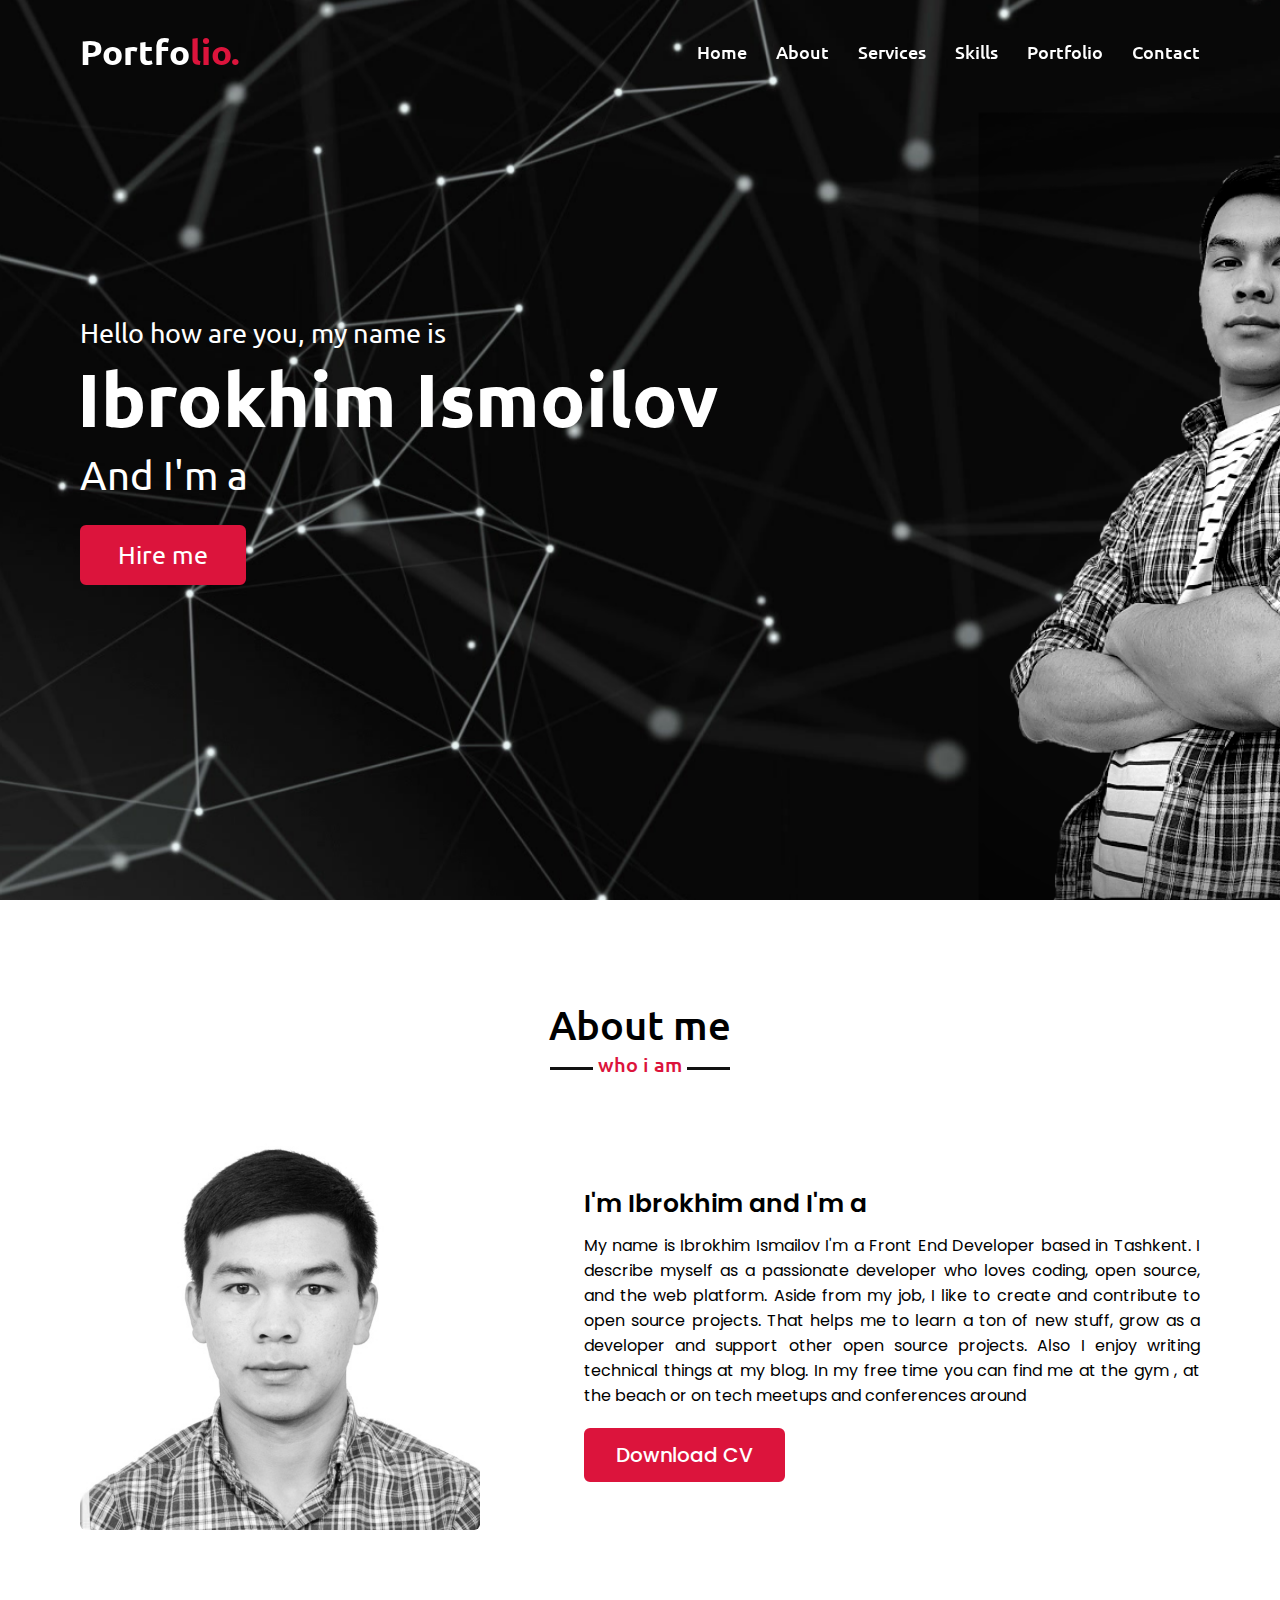
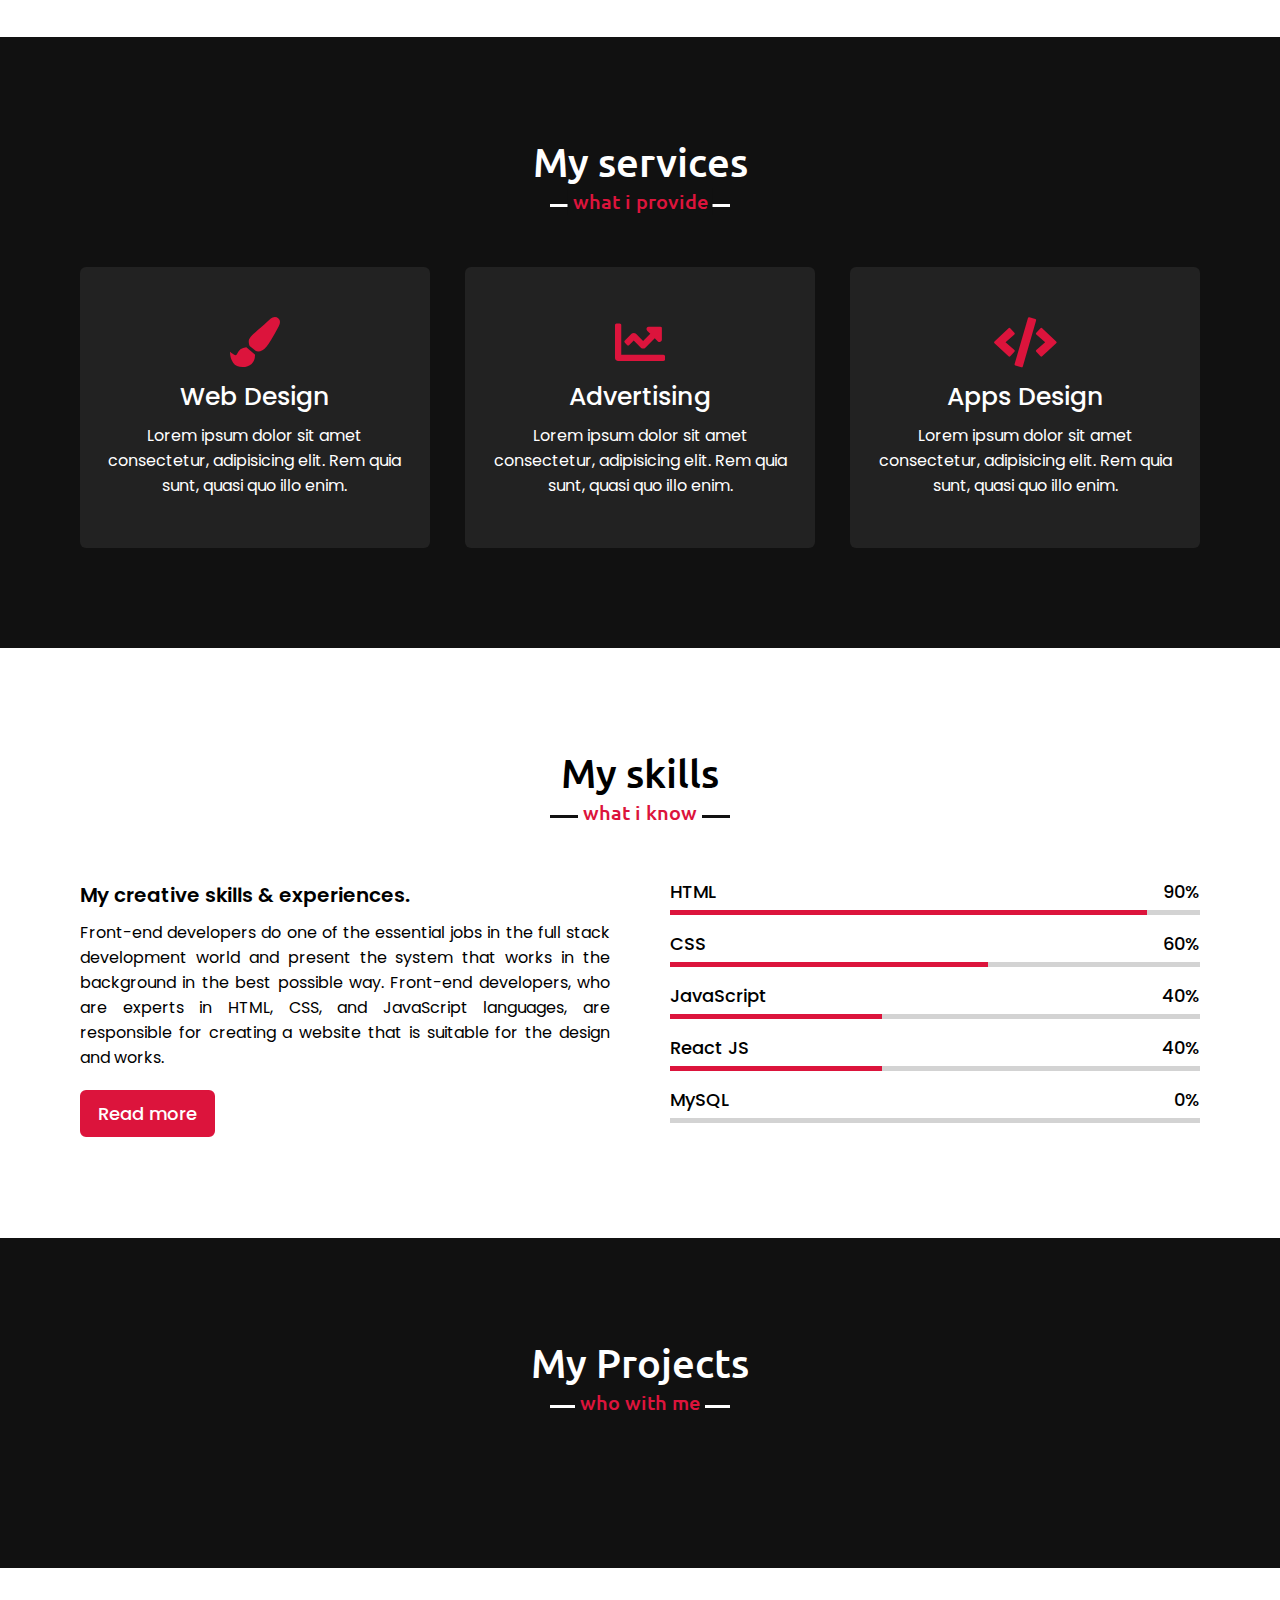
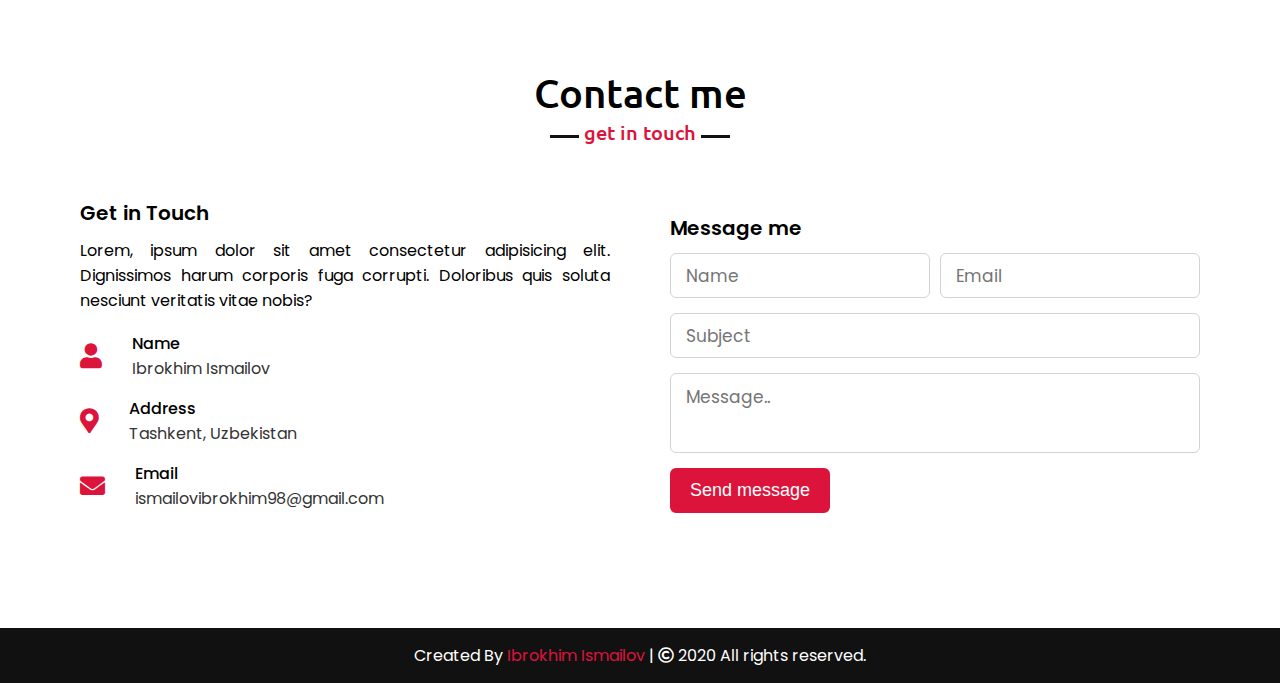
==== commit e662d006: "keyingi o'zgartirishlar" ====
--- a/index.html
+++ b/index.html
@@ -41,7 +41,7 @@
     <section class="home" id="home">
         <div class="max-width">
             <div class="home-content">
-                <div class="text-1">Hello, my name is</div>
+                <div class="text-1">Hello how are you, my name is</div>
                 <div class="text-2">Ibrokhim Ismoilov</div>
                 <div class="text-3">And I'm a <span class="typing"></span></div>
                 <a href="./hireme/hire.html">Hire me</a>
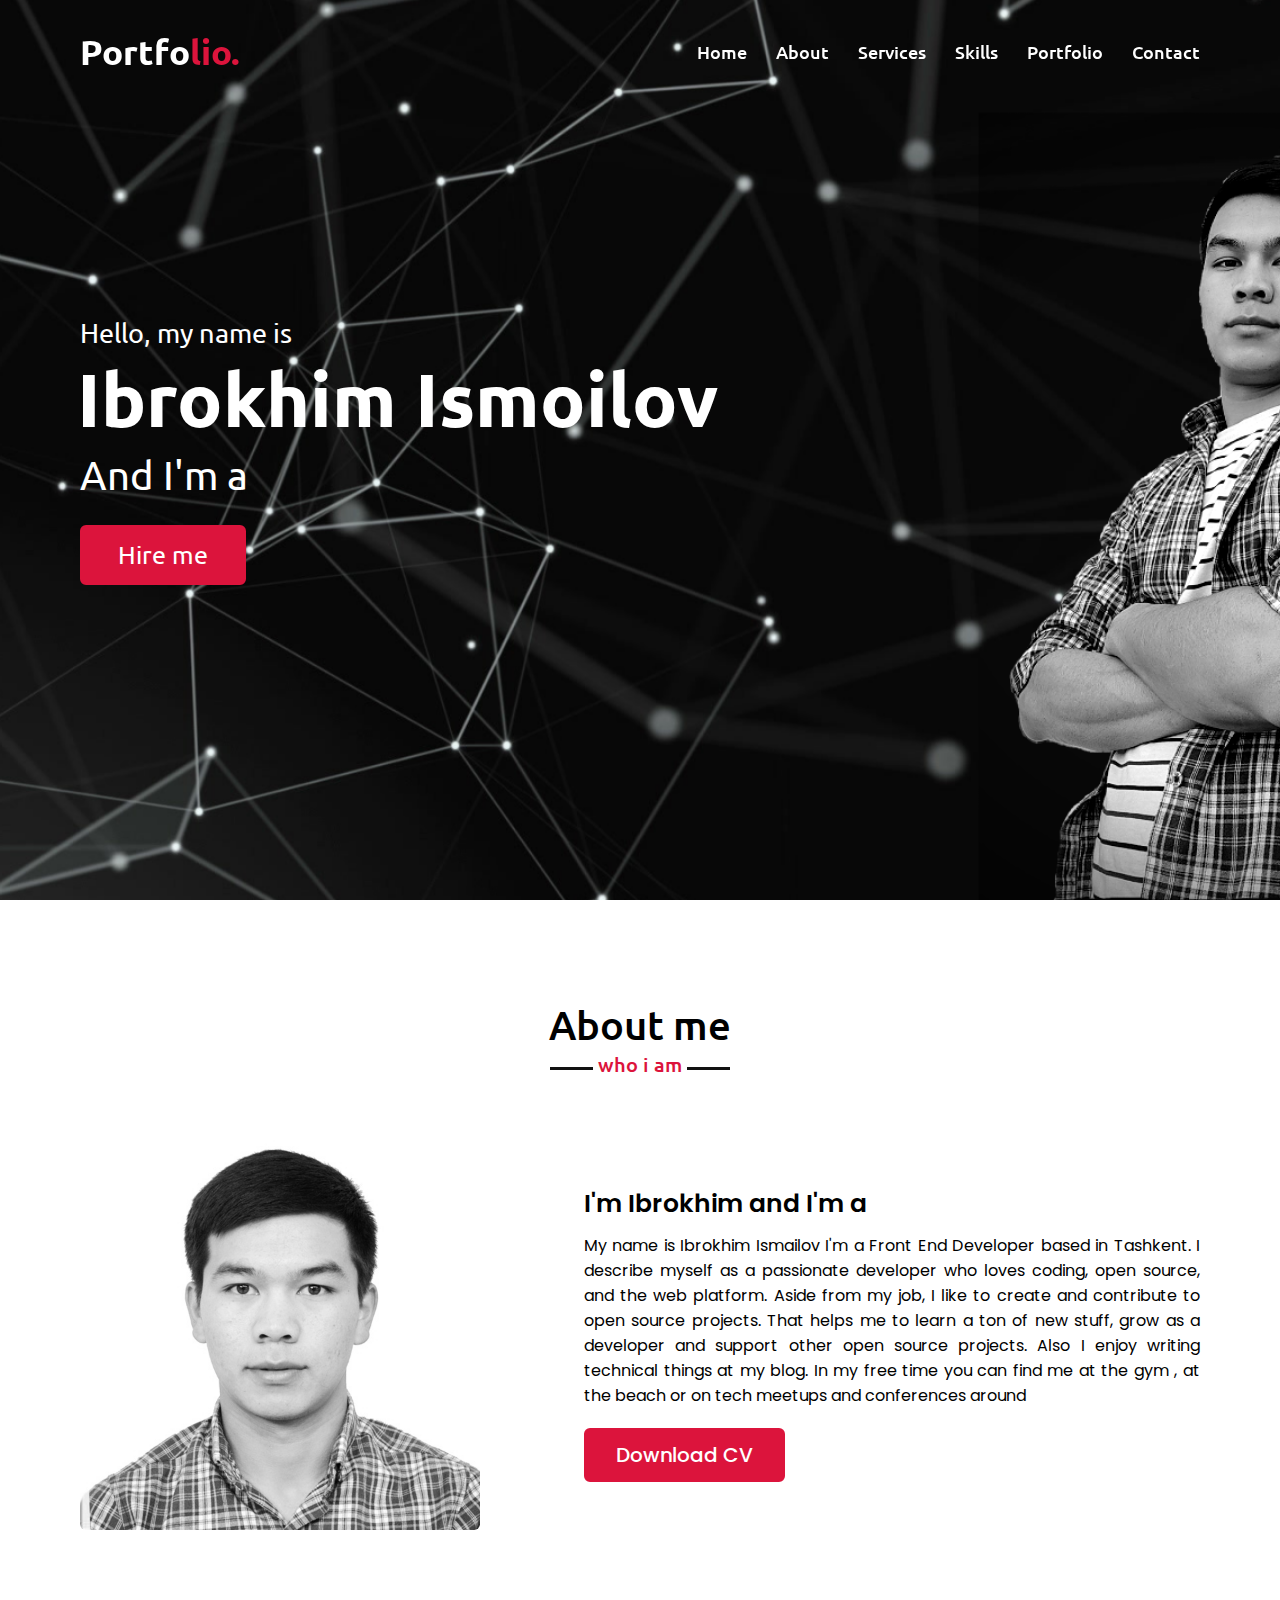
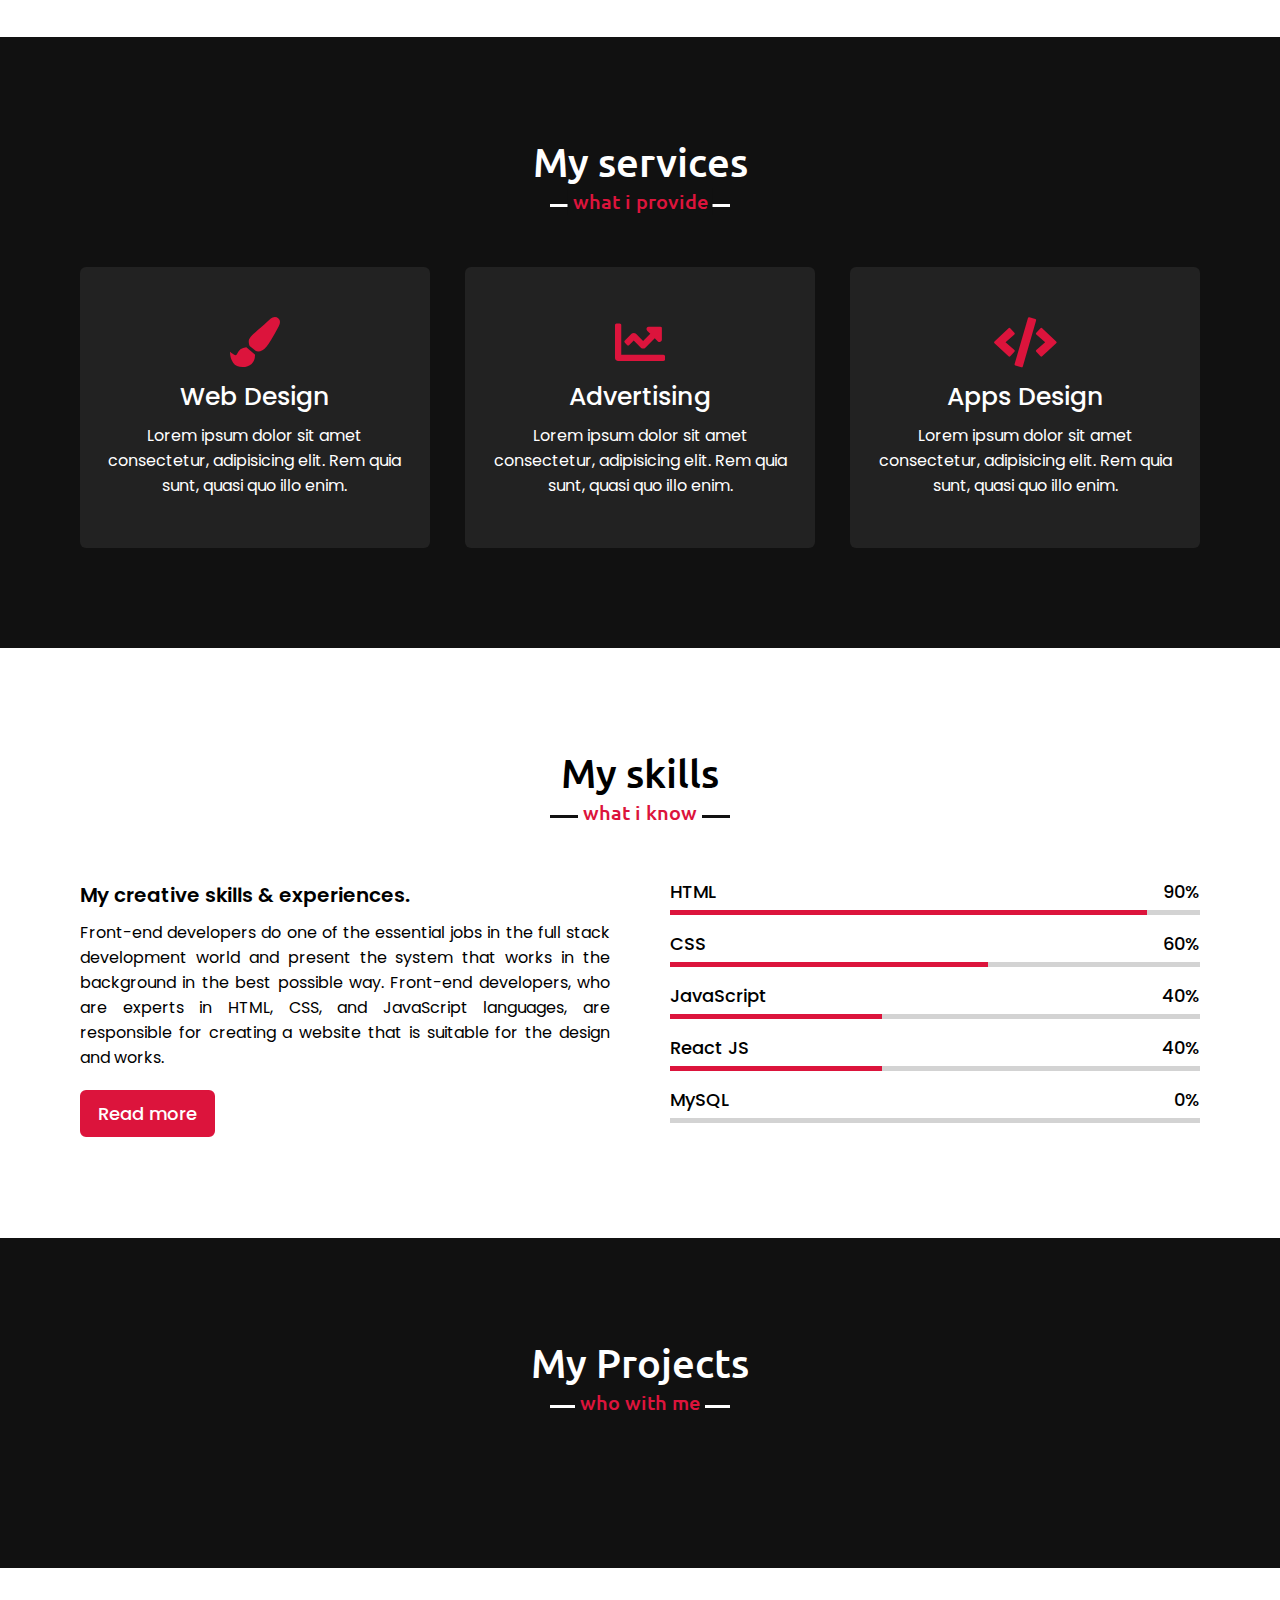
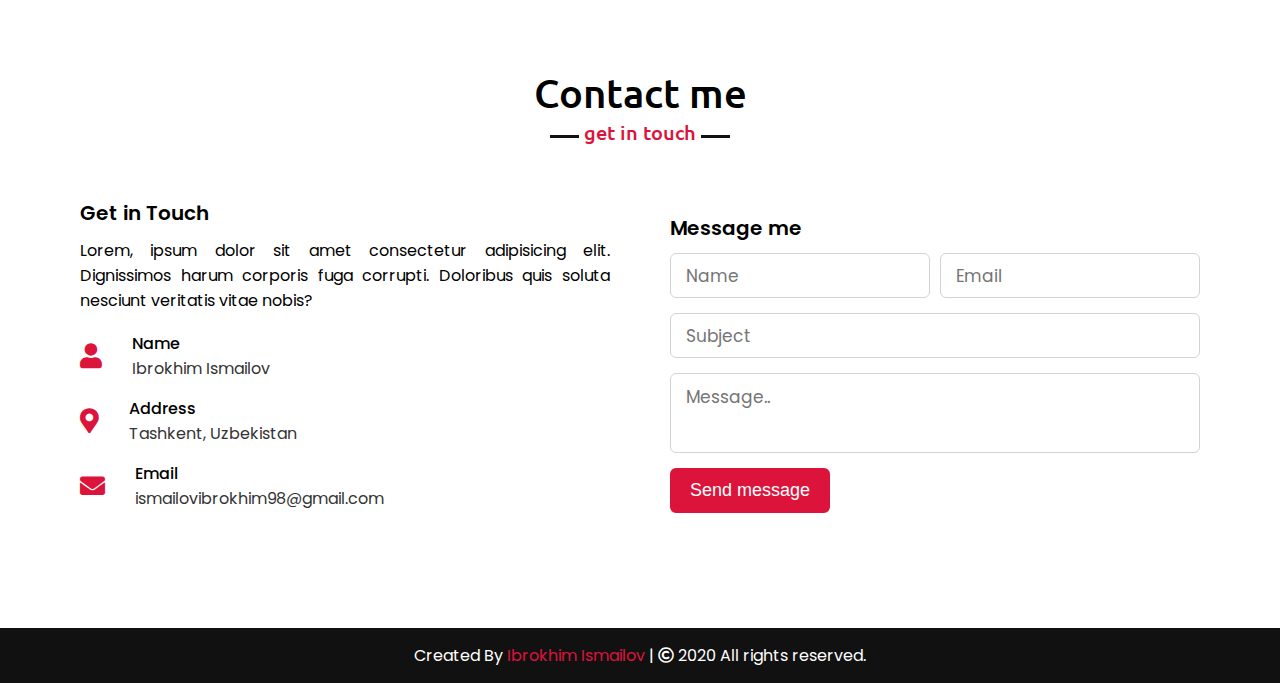
==== commit f1b31979: "yangi uzgarish" ====
--- a/index.html
+++ b/index.html
@@ -41,7 +41,7 @@
     <section class="home" id="home">
         <div class="max-width">
             <div class="home-content">
-                <div class="text-1">Hello how are you, my name is</div>
+                <div class="text-1">Hello, my name is</div>
                 <div class="text-2">Ibrokhim Ismoilov</div>
                 <div class="text-3">And I'm a <span class="typing"></span></div>
                 <a href="./hireme/hire.html">Hire me</a>
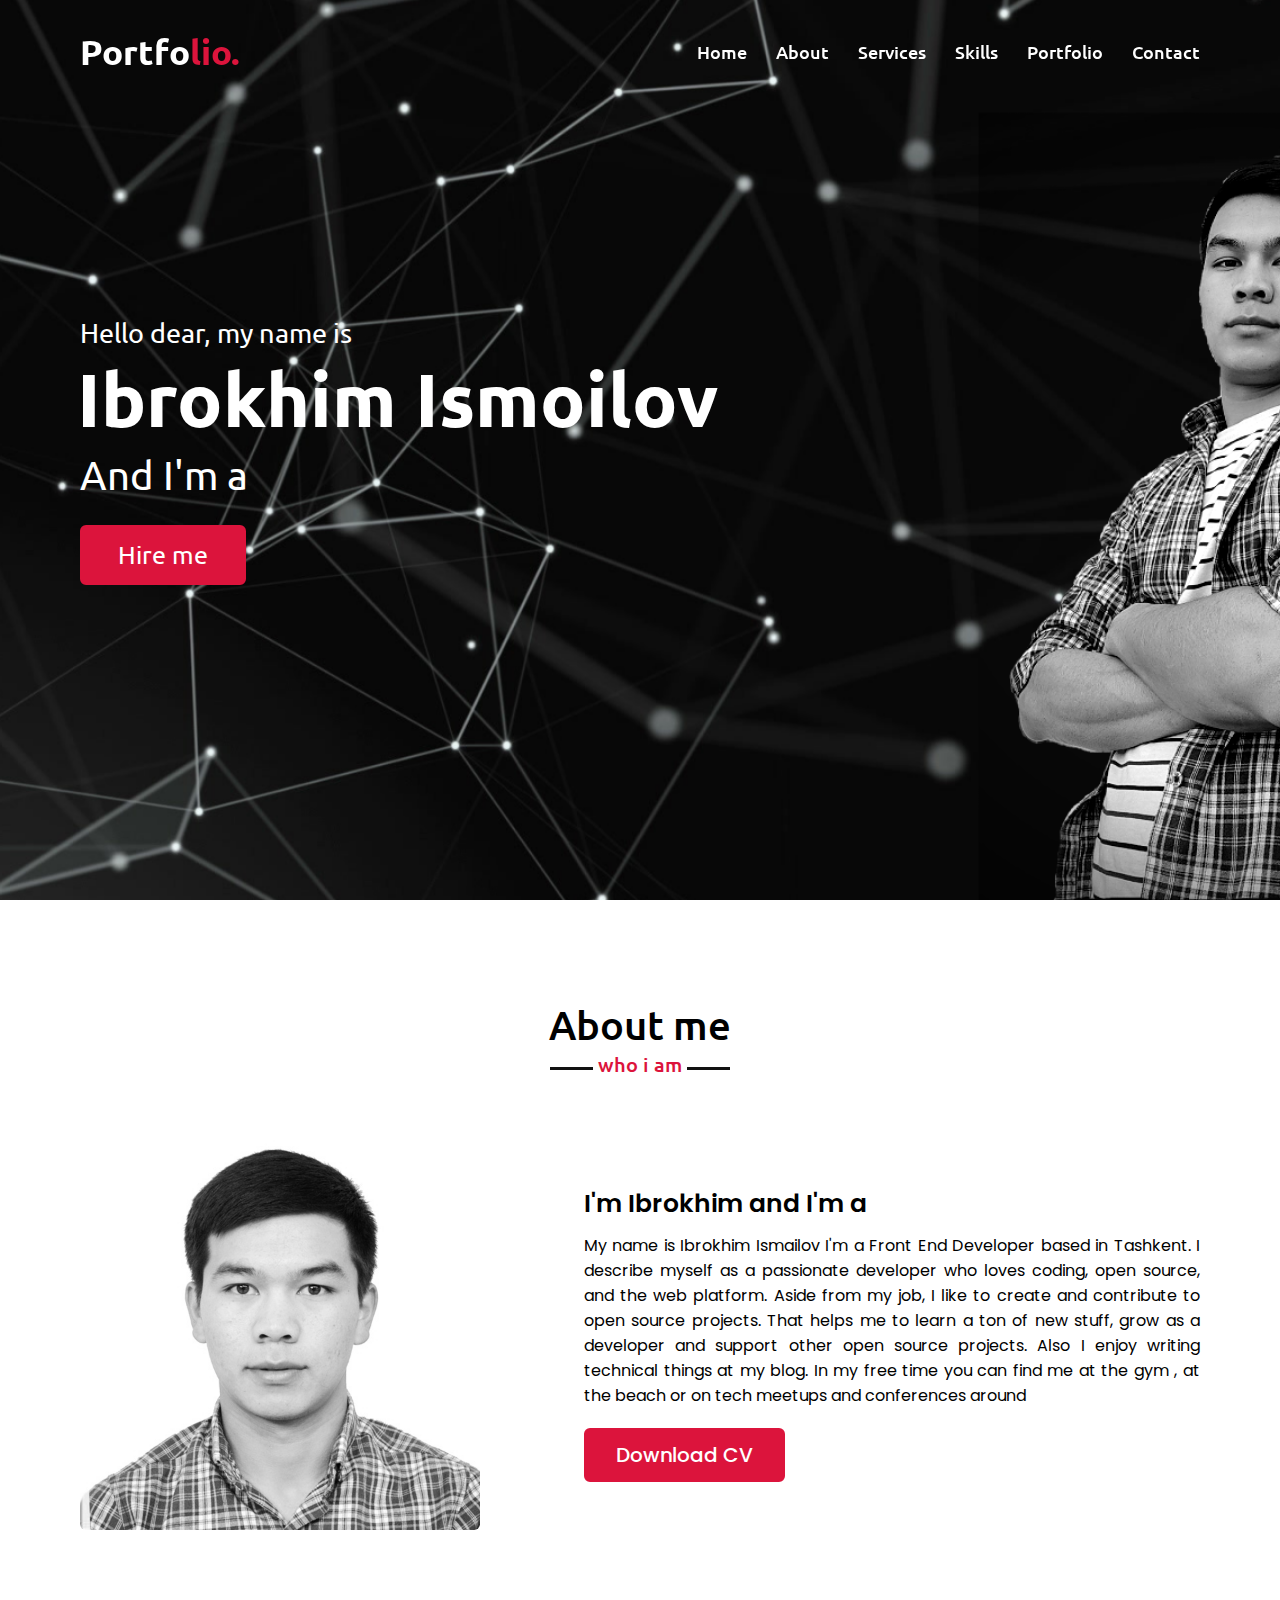
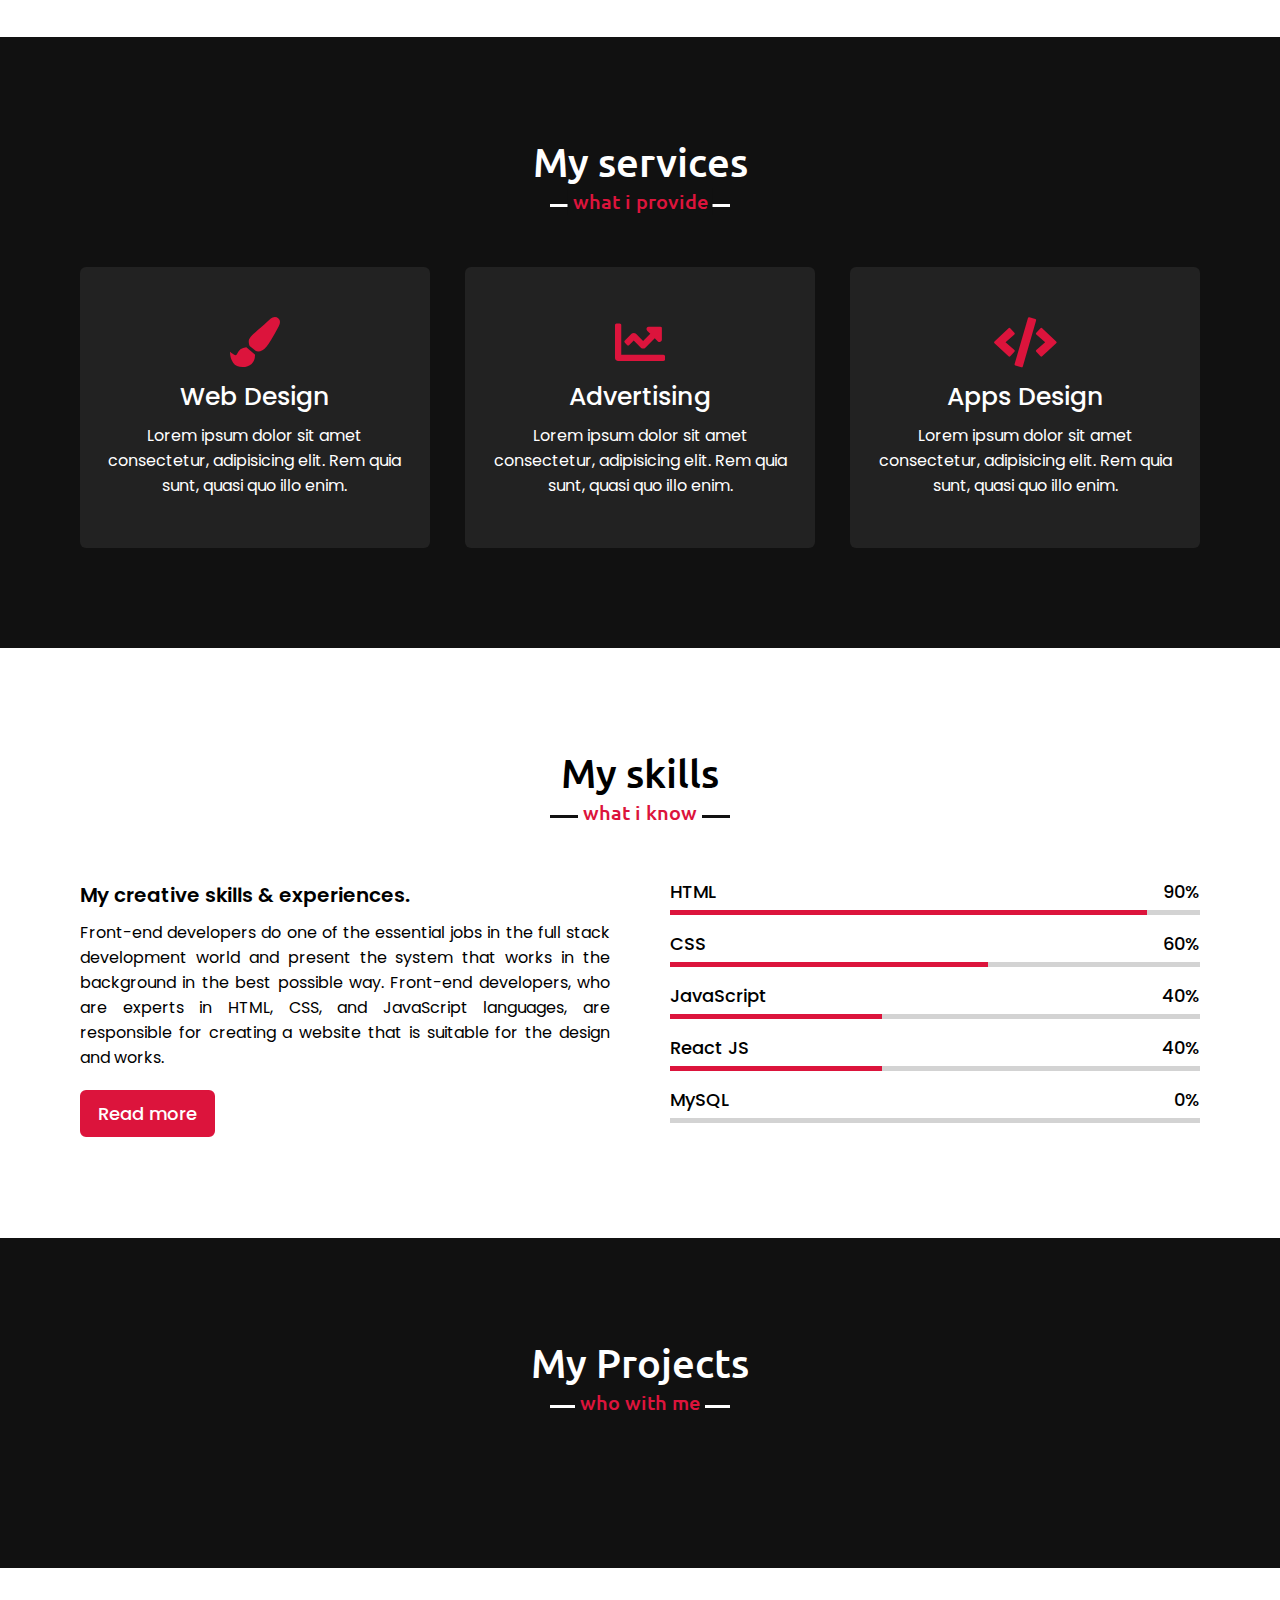
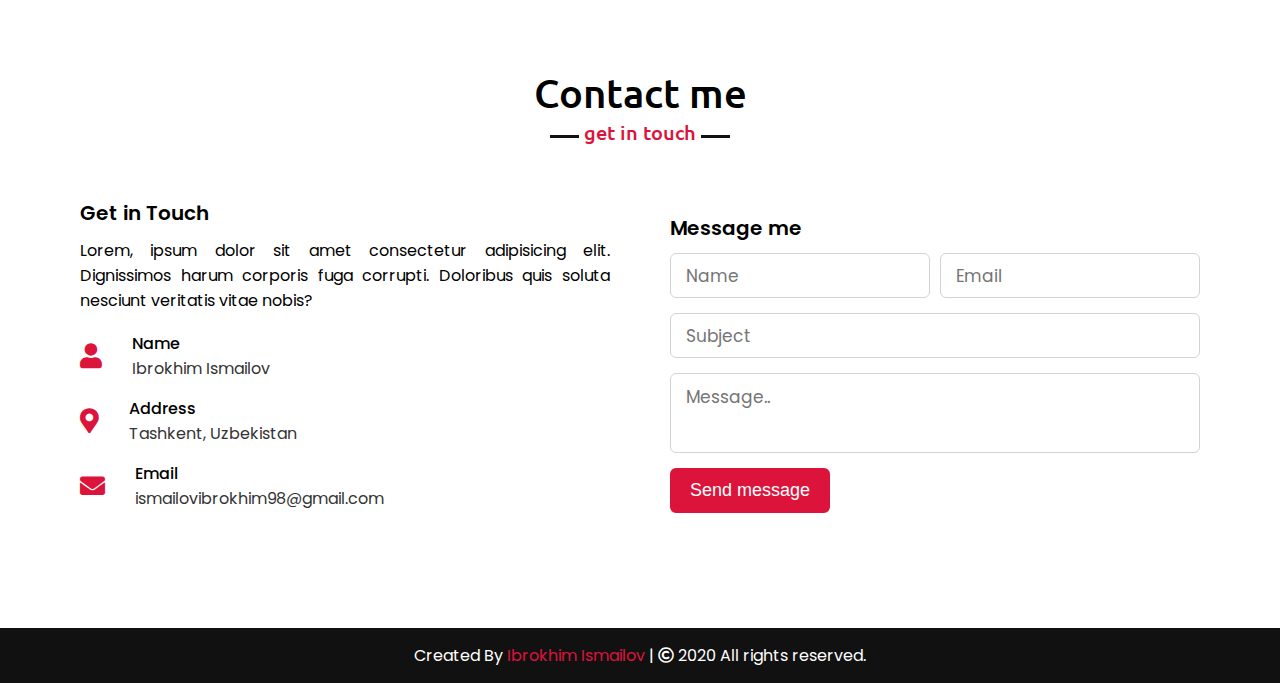
==== commit 5b0be248: "new changes" ====
--- a/index.html
+++ b/index.html
@@ -41,7 +41,7 @@
     <section class="home" id="home">
         <div class="max-width">
             <div class="home-content">
-                <div class="text-1">Hello, my name is</div>
+                <div class="text-1">Hello dear, my name is</div>
                 <div class="text-2">Ibrokhim Ismoilov</div>
                 <div class="text-3">And I'm a <span class="typing"></span></div>
                 <a href="./hireme/hire.html">Hire me</a>
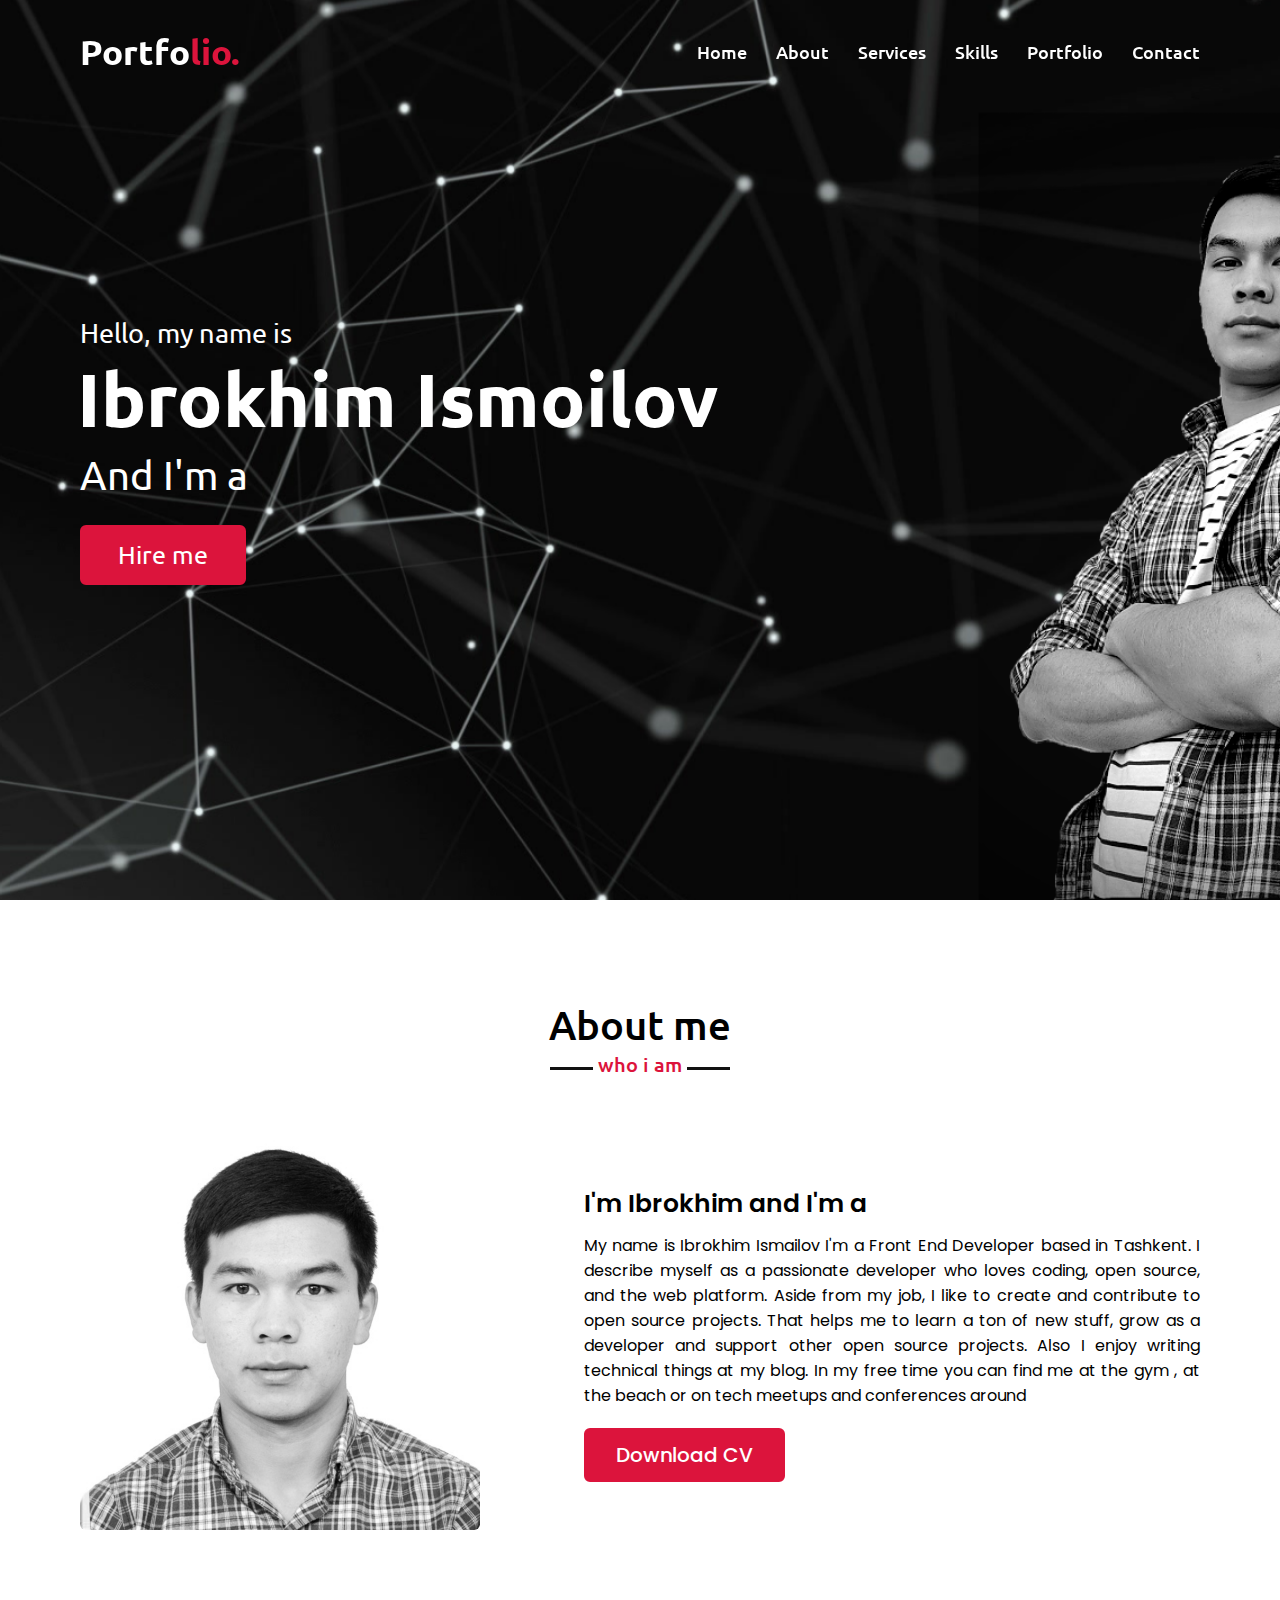
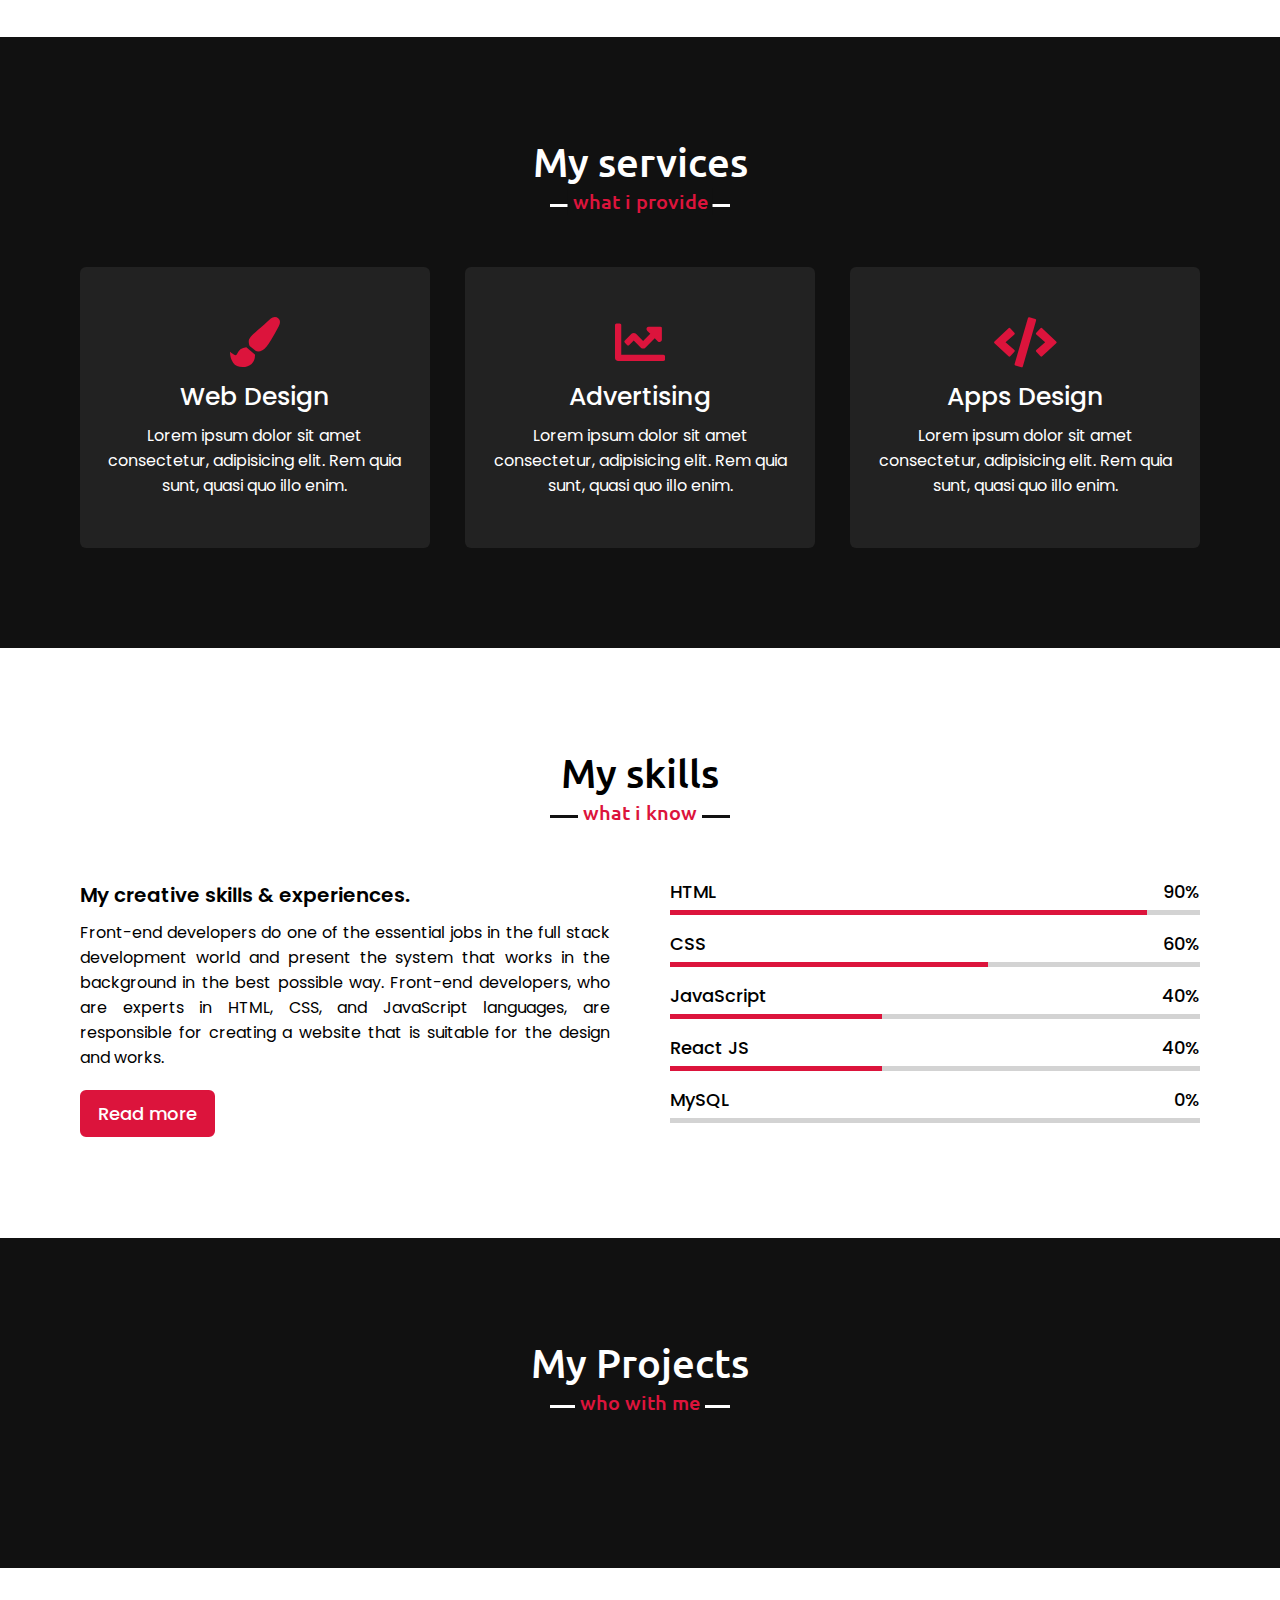
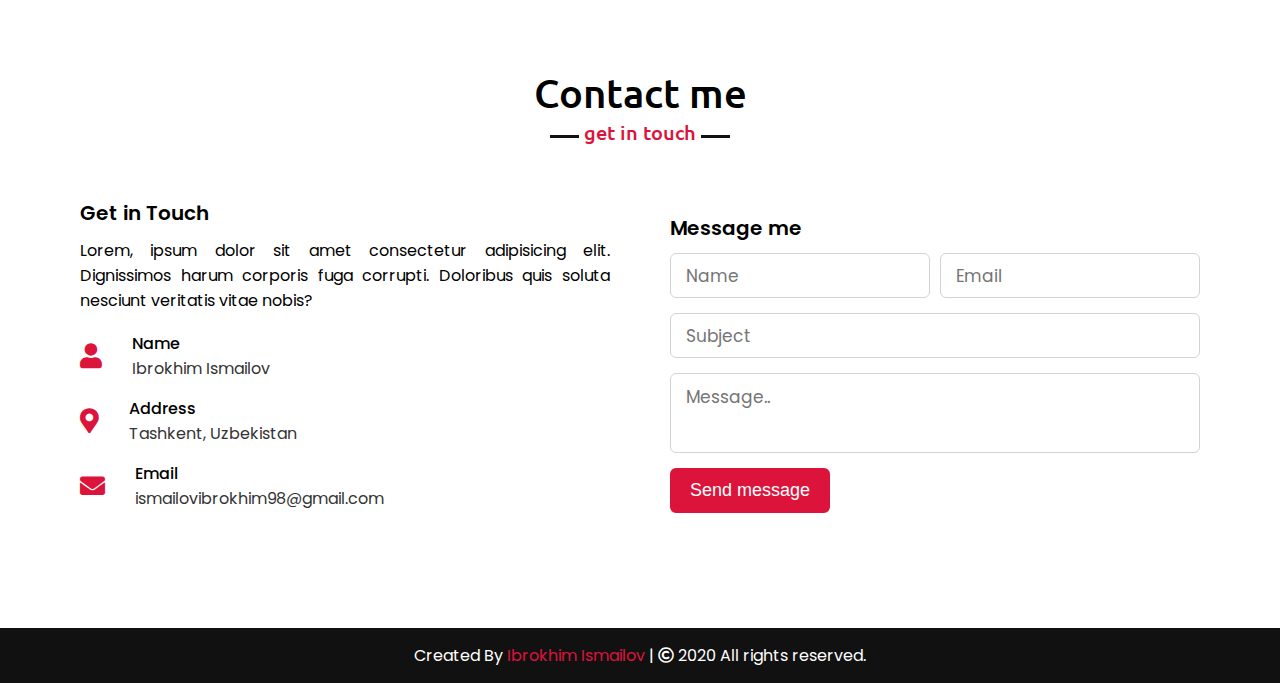
==== commit e1b08a3a: "hire me o'zgardi" ====
--- a/index.html
+++ b/index.html
@@ -41,7 +41,7 @@
     <section class="home" id="home">
         <div class="max-width">
             <div class="home-content">
-                <div class="text-1">Hello dear, my name is</div>
+                <div class="text-1">Hello, my name is</div>
                 <div class="text-2">Ibrokhim Ismoilov</div>
                 <div class="text-3">And I'm a <span class="typing"></span></div>
                 <a href="./hireme/hire.html">Hire me</a>
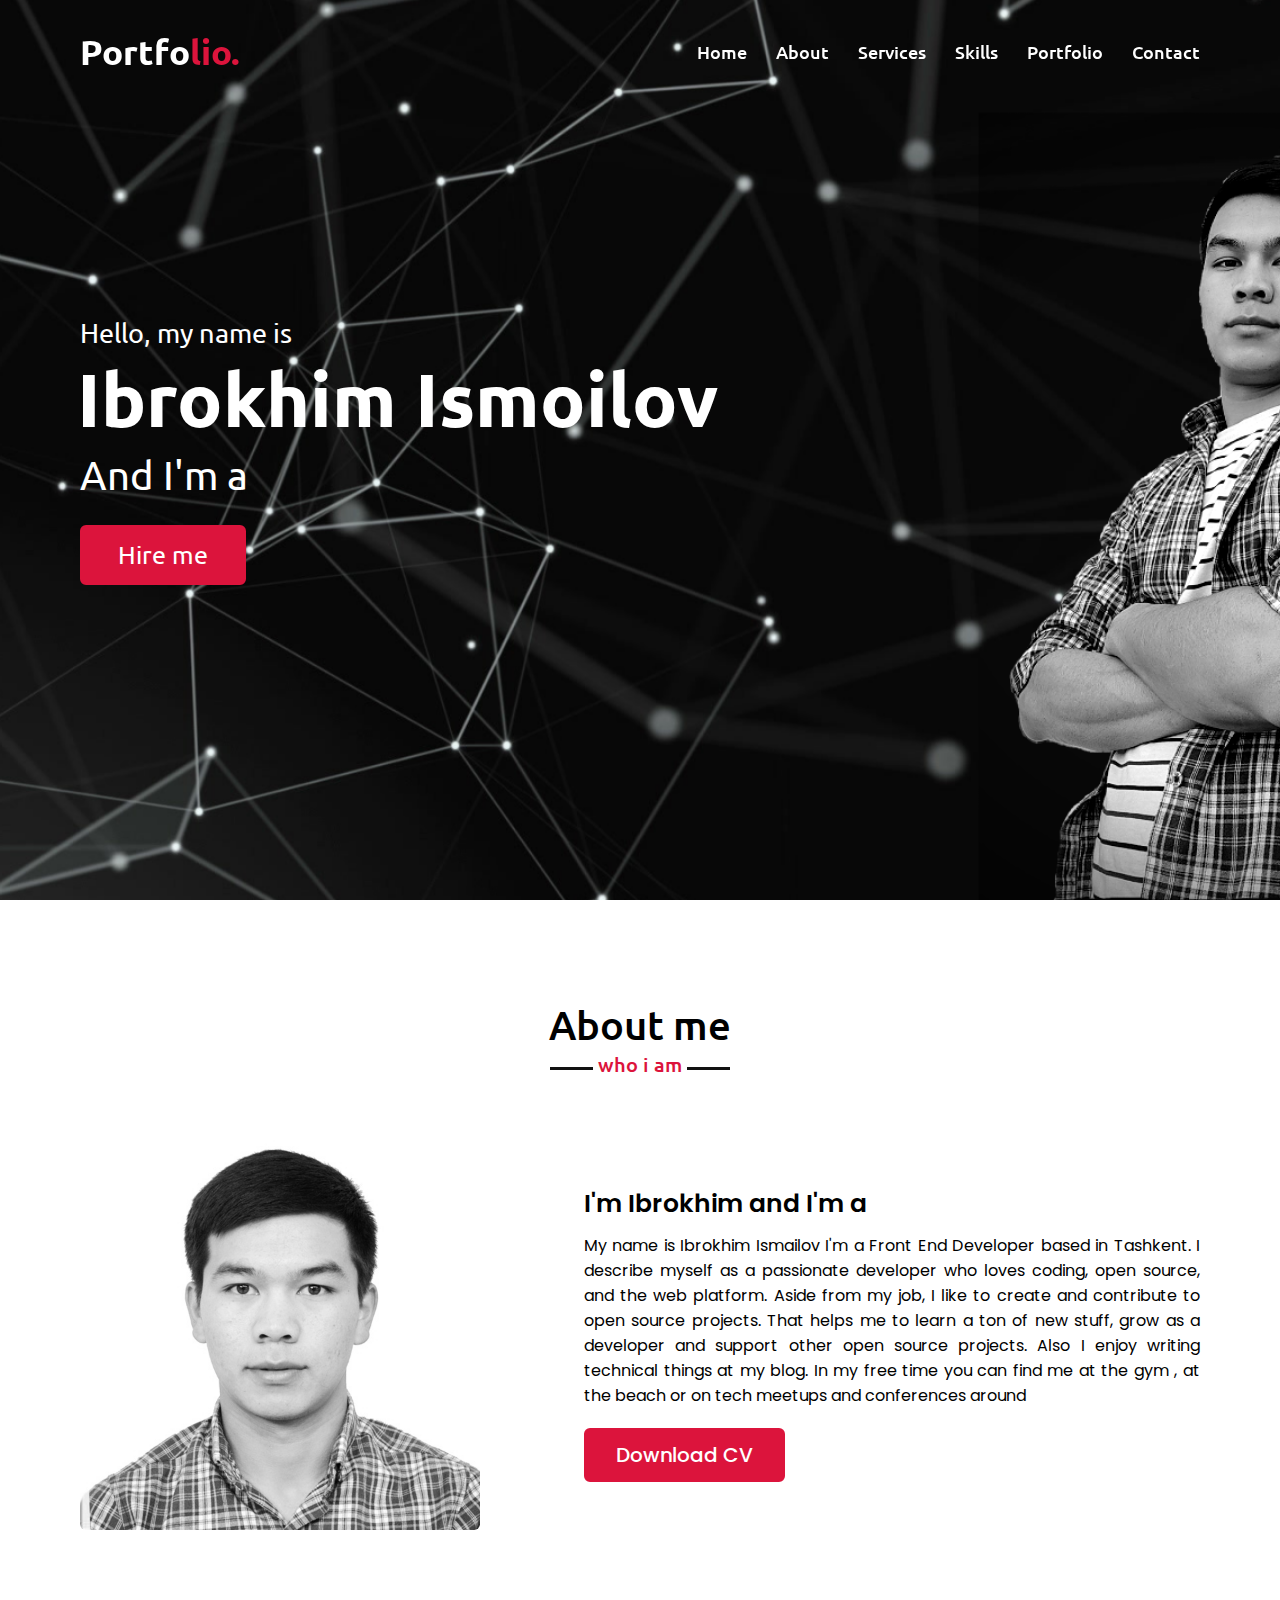
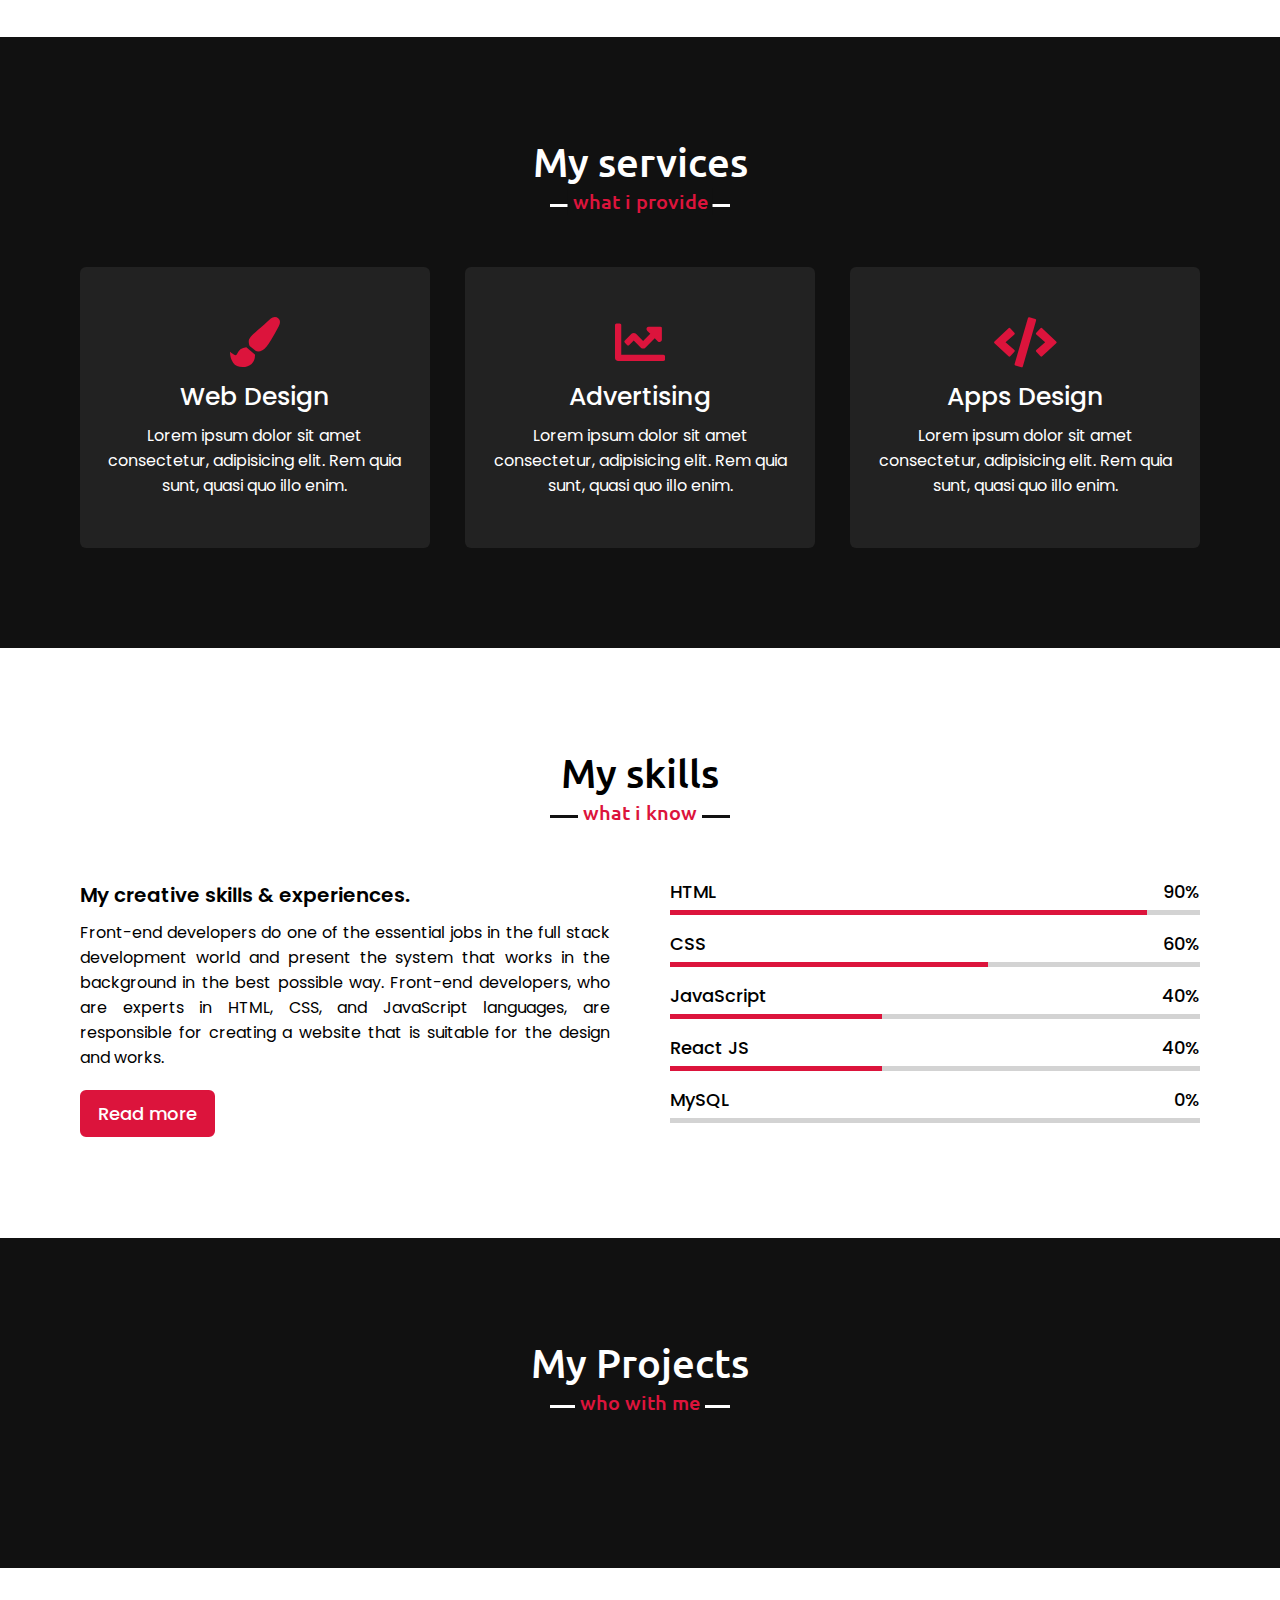
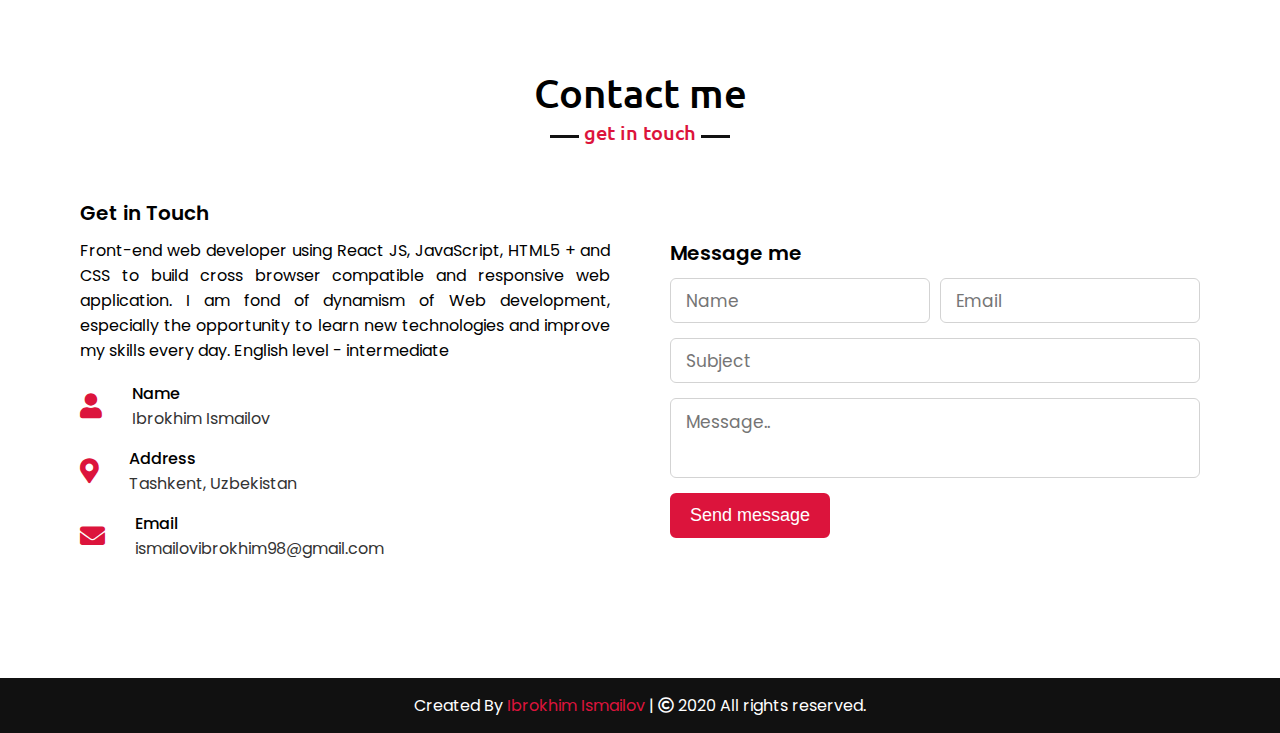
==== commit 172bd445: "yangi o'zgarish" ====
--- a/index.html
+++ b/index.html
@@ -158,37 +158,37 @@
             <div class="carousel owl-carousel">
                 <div class="card">
                     <div class="box">
-                        <img src="images/profile-1.jpeg" alt="">
-                        <div class="text">Lorem</div>
-                        <p>Lorem ipsum dolor sit amet consectetur adipisicing elit.</p>
-                    </div>
-                </div>
-                <div class="card">
-                    <div class="box">
-                        <img src="images/profile-2.jpeg" alt="">
-                        <div class="text">Lorem</div>
-                        <p>Lorem ipsum dolor sit amet consectetur adipisicing elit.</p>
-                    </div>
-                </div>
-                <div class="card">
-                    <div class="box">
-                        <img src="images/profile-3.jpeg" alt="">
-                        <div class="text">Lorem</div>
-                        <p>Lorem ipsum dolor sit amet consectetur adipisicing elit.</p>
-                    </div>
-                </div>
-                <div class="card">
-                    <div class="box">
-                        <img src="images/profile-4.jpeg" alt="">
-                        <div class="text">Lorem</div>
-                        <p>Lorem ipsum asdfdolor sit amet consectetur adipisicing elit.</p>
-                    </div>
-                </div>
-                <div class="card">
-                    <div class="box">
-                        <img src="images/profile-5.jpeg" alt="">
-                        <div class="text">Lorem</div>
-                        <p>Lorem ipsum dolor sit amet consectetur adipisicing elit.</p>
+                        <img src="https://colorlib.com/wp/wp-content/uploads/sites/2/featured_electrician-website-templates.jpg" alt="">
+                        <div class="text">Project</div>
+                        <p>Responsive Website.</p>
+                    </div>
+                </div>
+                <div class="card">
+                    <div class="box">
+                        <img src="https://athemes.com/wp-content/uploads/boldman-handyman-wordpress-theme-768x576.jpg" alt="">
+                        <div class="text">Project</div>
+                        <p>Responsive Website.</p>
+                    </div>
+                </div>
+                <div class="card">
+                    <div class="box">
+                        <img src="https://themespell.com/wp-content/uploads/2020/10/best-Bootstrap-Construction-Templates.png" alt="">
+                        <div class="text">Project</div>
+                        <p>Responsive Website.</p>
+                    </div>
+                </div>
+                <div class="card">
+                    <div class="box">
+                        <img src="https://monsterspost.com/wp-content/uploads/2020/09/sell-web-templates-main-min-min-1.jpg" alt="">
+                        <div class="text">Project</div>
+                        <p>Responsive Website.</p>
+                    </div>
+                </div>
+                <div class="card">
+                    <div class="box">
+                        <img src="https://cdn.dribbble.com/users/613806/screenshots/1660487/best_selling_html5_templates_in_themeforest.png" alt="">
+                        <div class="text">Project</div>
+                        <p>Responsive Website.</p>
                     </div>
                 </div>
             </div>
@@ -202,7 +202,8 @@
             <div class="contact-content">
                 <div class="column left">
                     <div class="text">Get in Touch</div>
-                    <p>Lorem, ipsum dolor sit amet consectetur adipisicing elit. Dignissimos harum corporis fuga corrupti. Doloribus quis soluta nesciunt veritatis vitae nobis?</p>
+                    <p>Front-end web developer using React JS, JavaScript, HTML5 + and CSS to build cross browser compatible and responsive web application. I am fond of dynamism of Web development, especially the opportunity to learn new technologies and
+                        improve my skills every day. English level - intermediate</p>
                     <div class="icons">
                         <div class="row">
                             <i class="fas fa-user"></i>
